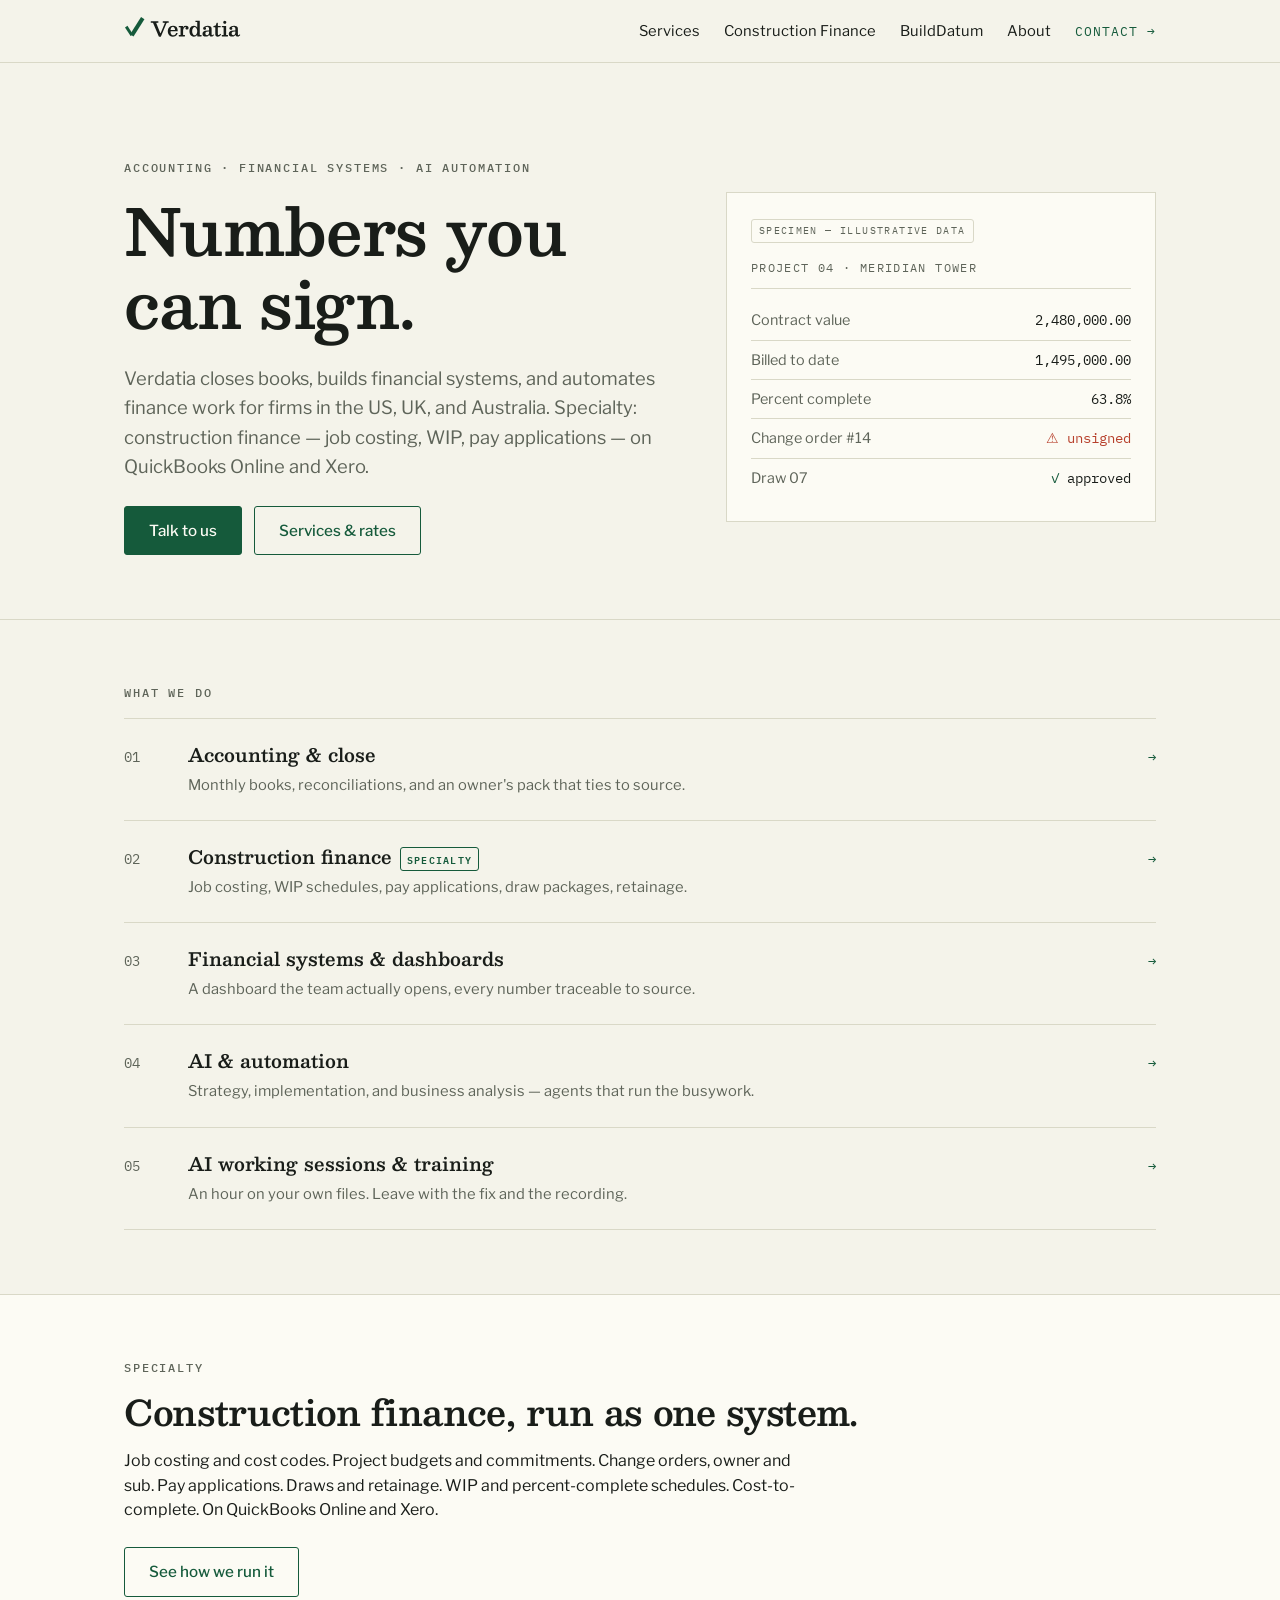
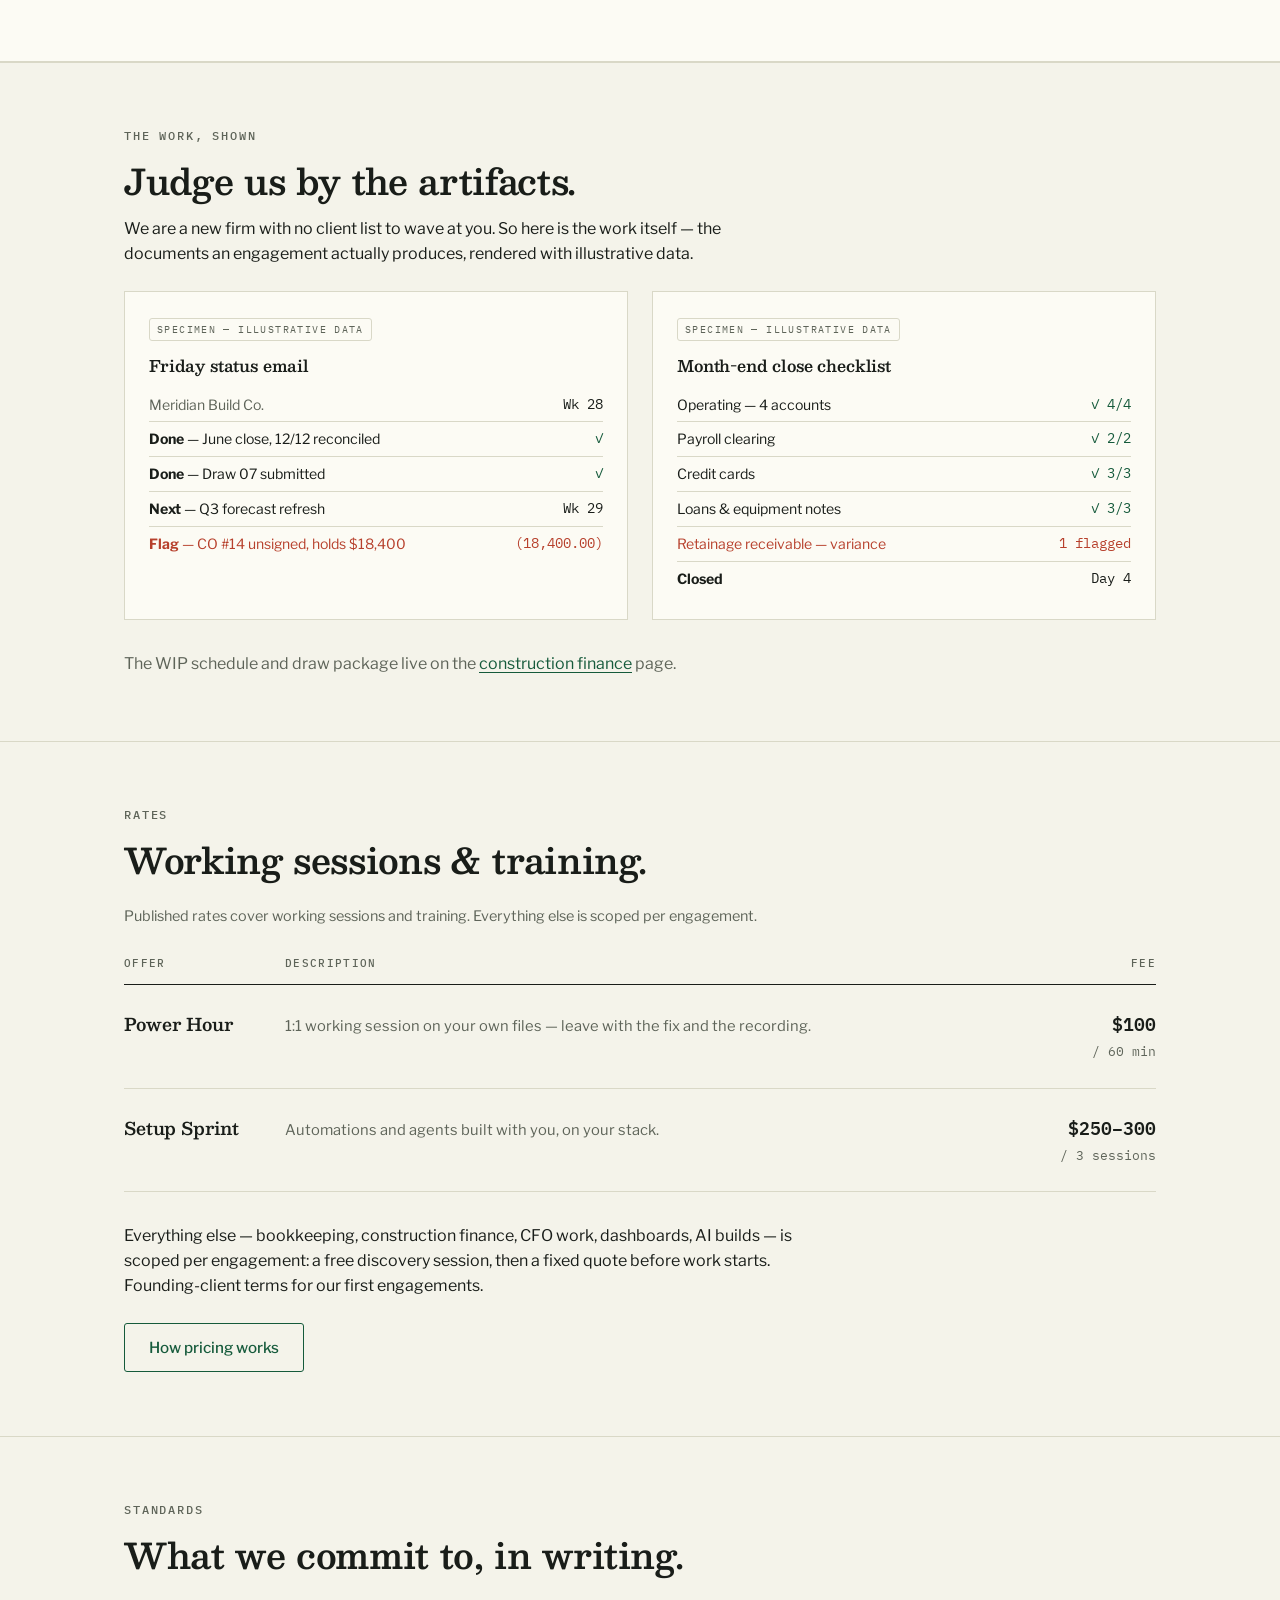
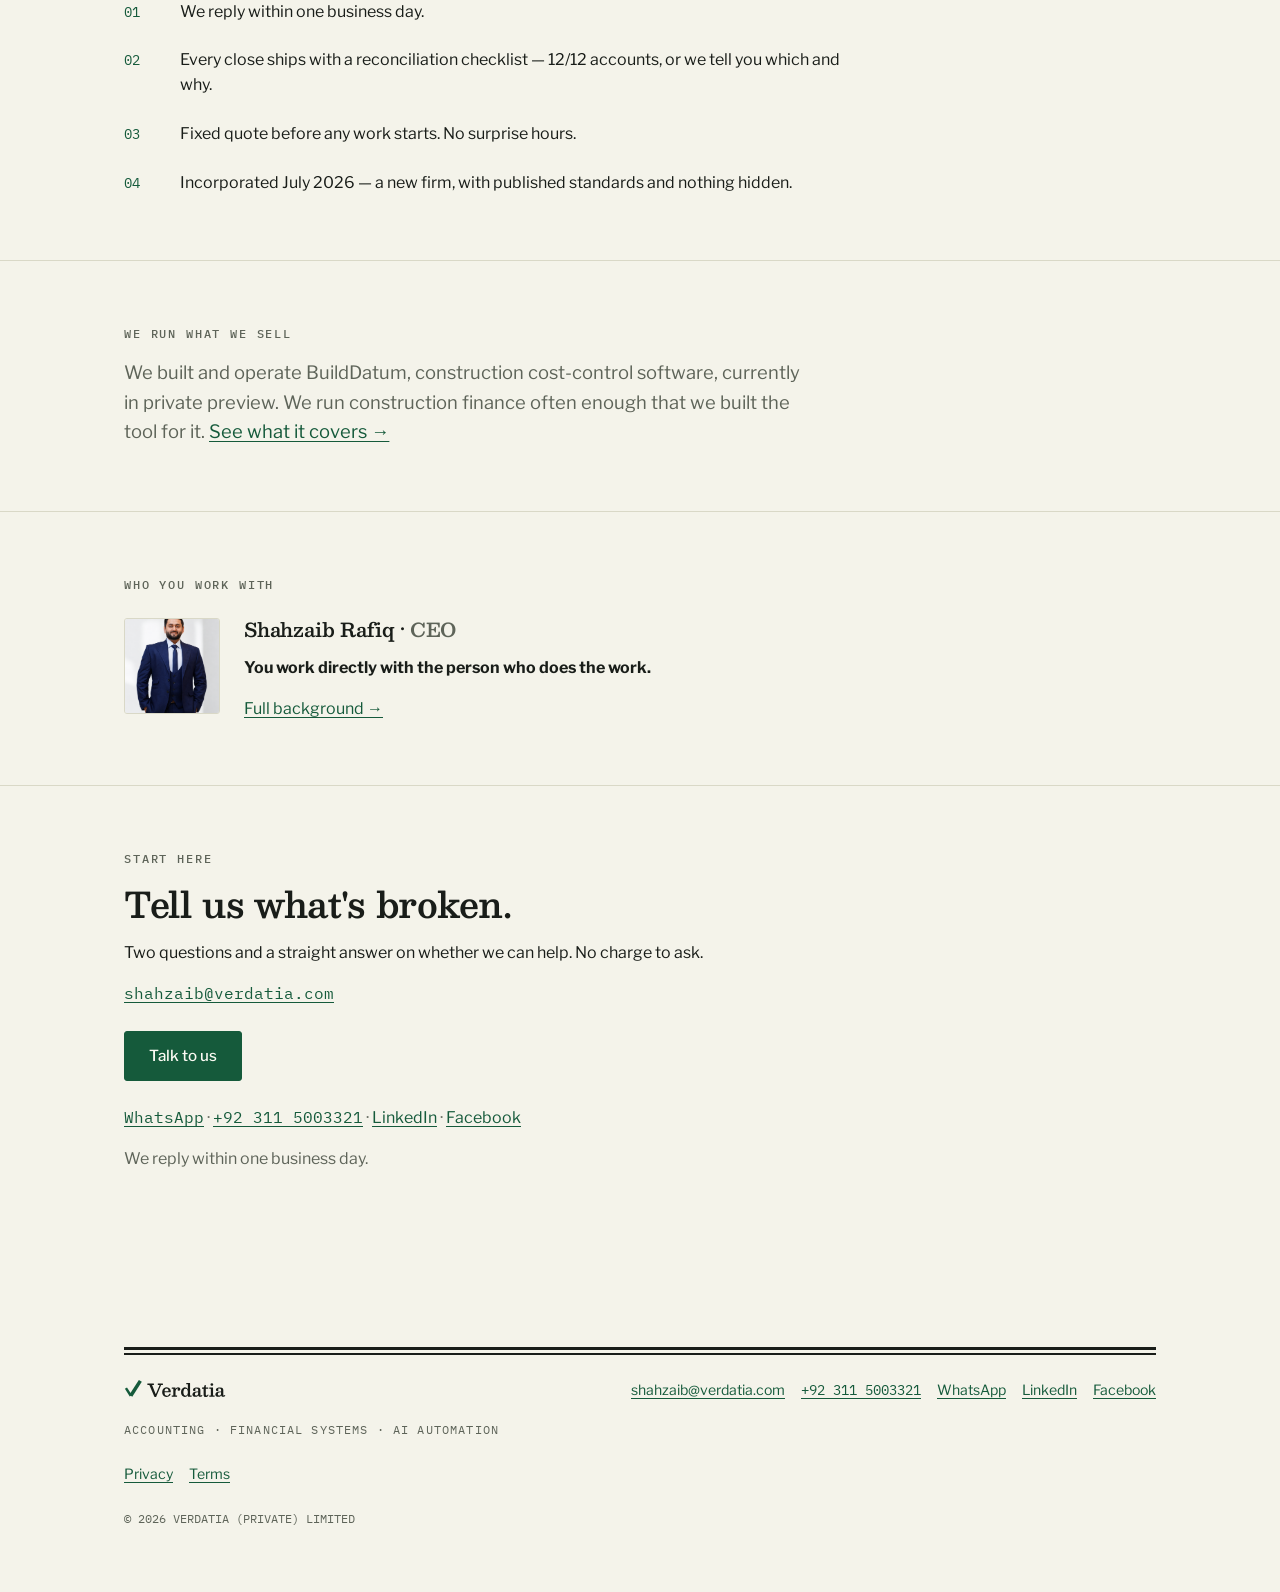
==== index.html @ 6c740738 "Build verdatia.com v1 — nine pages, static, zero JS Hand-built static site per WEBSITE.md. No build " ====
<!DOCTYPE html>
<html lang="en">
<head>
<meta charset="utf-8">
<meta name="viewport" content="width=device-width, initial-scale=1">
<title>Verdatia — accounting, financial systems &amp; AI automation for construction</title>
<meta name="description" content="Verdatia closes books, builds financial systems, and automates finance work for firms in the US, UK, and Australia. Specialty: construction finance — job costing, WIP, pay applications — on QuickBooks Online and Xero.">
<link rel="canonical" href="https://verdatia.com/">

<meta property="og:type" content="website">
<meta property="og:url" content="https://verdatia.com/">
<meta property="og:title" content="Verdatia — Numbers you can sign.">
<meta property="og:description" content="Accounting, financial systems, and AI automation. Specialty: construction finance.">
<meta property="og:image" content="https://verdatia.com/assets/og/og-image-1200x630.png">
<meta name="twitter:card" content="summary_large_image">

<link rel="icon" href="/favicon.svg" type="image/svg+xml">
<link rel="icon" href="/assets/og/favicon-32.png" sizes="32x32">
<link rel="apple-touch-icon" href="/assets/og/apple-touch-icon-180.png">

<link rel="preconnect" href="https://fonts.googleapis.com">
<link rel="preconnect" href="https://fonts.gstatic.com" crossorigin>
<link href="https://fonts.googleapis.com/css2?family=Besley:wght@400..900&family=Libre+Franklin:wght@100..900&family=IBM+Plex+Mono:wght@400;500;600&display=swap" rel="stylesheet">
<link rel="stylesheet" href="/assets/css/site.css">

<script type="application/ld+json">
{
  "@context": "https://schema.org",
  "@type": "Organization",
  "name": "Verdatia",
  "legalName": "VERDATIA (PRIVATE) LIMITED",
  "url": "https://verdatia.com/",
  "logo": "https://verdatia.com/assets/logo/verdatia-lockup.svg",
  "email": "shahzaib@verdatia.com",
  "telephone": "+92-311-5003321",
  "foundingDate": "2026-07",
  "founder": { "@type": "Person", "name": "Shahzaib Rafiq" },
  "address": { "@type": "PostalAddress", "addressCountry": "PK" },
  "sameAs": [
    "https://www.linkedin.com/company/verdatia/",
    "https://www.facebook.com/people/Verdatia/61591775105563/"
  ]
}
</script>
</head>
<body>
<a class="skip" href="#main">Skip to content</a>

<header class="site-header">
  <div class="wrap">
    <nav class="nav" aria-label="Primary">
      <a class="nav-logo" href="/" aria-label="Verdatia — home" aria-current="page">
        <img class="logo-light" src="/assets/logo/verdatia-lockup.svg" alt="Verdatia">
        <img class="logo-dark" src="/assets/logo/verdatia-lockup-dark.svg" alt="Verdatia">
      </a>
      <input class="nav-toggle" type="checkbox" id="navtoggle">
      <label class="nav-toggle-label" for="navtoggle">MENU</label>
      <ul class="nav-links">
        <li><a href="/services/">Services</a></li>
        <li><a href="/construction-finance/">Construction Finance</a></li>
        <li><a href="/builddatum/">BuildDatum</a></li>
        <li><a href="/about/">About</a></li>
        <li><a class="nav-cta" href="/contact/">CONTACT &rarr;</a></li>
      </ul>
    </nav>
  </div>
</header>

<main id="main">

  <!-- 1. Hero -->
  <section class="hero">
    <div class="wrap">
      <div class="hero-grid">
        <div>
          <p class="kicker">Accounting &middot; Financial Systems &middot; AI Automation</p>
          <h1>Numbers you can sign.</h1>
          <p class="lede">Verdatia closes books, builds financial systems, and automates finance work for firms in the US, UK, and Australia. Specialty: construction finance — job costing, WIP, pay applications — on QuickBooks Online and Xero.</p>
          <div class="btn-row">
            <a class="btn btn-primary" href="/contact/">Talk to us</a>
            <a class="btn btn-ghost" href="/services/#rates">Services &amp; rates</a>
          </div>
        </div>

        <aside class="tile" aria-label="Specimen project status — illustrative data">
          <span class="specimen-label">Specimen — illustrative data</span>
          <div class="tile-head">Project <span class="num">04</span> &middot; Meridian Tower</div>
          <div class="tile-row">
            <span class="label">Contract value</span>
            <span class="val">2,480,000.00</span>
          </div>
          <div class="tile-row">
            <span class="label">Billed to date</span>
            <span class="val">1,495,000.00</span>
          </div>
          <div class="tile-row">
            <span class="label">Percent complete</span>
            <span class="val">63.8%</span>
          </div>
          <div class="tile-row">
            <span class="label">Change order #14</span>
            <span class="val flag">&#9888; unsigned</span>
          </div>
          <div class="tile-row">
            <span class="label">Draw 07</span>
            <span class="val"><span class="tick">&#10003;</span> approved</span>
          </div>
        </aside>
      </div>
    </div>
  </section>

  <!-- 2. Services index -->
  <section>
    <div class="wrap">
      <p class="kicker">What we do</p>
      <ul class="ledger">
        <li><a href="/services/#accounting">
          <span class="rownum">01</span>
          <span>
            <span class="name">Accounting &amp; close</span>
            <span class="deliverable">Monthly books, reconciliations, and an owner's pack that ties to source.</span>
          </span>
          <span class="arrow">&rarr;</span>
        </a></li>
        <li><a href="/construction-finance/">
          <span class="rownum">02</span>
          <span>
            <span class="name">Construction finance<span class="spec-tag">SPECIALTY</span></span>
            <span class="deliverable">Job costing, WIP schedules, pay applications, draw packages, retainage.</span>
          </span>
          <span class="arrow">&rarr;</span>
        </a></li>
        <li><a href="/services/#systems">
          <span class="rownum">03</span>
          <span>
            <span class="name">Financial systems &amp; dashboards</span>
            <span class="deliverable">A dashboard the team actually opens, every number traceable to source.</span>
          </span>
          <span class="arrow">&rarr;</span>
        </a></li>
        <li><a href="/services/#automation">
          <span class="rownum">04</span>
          <span>
            <span class="name">AI &amp; automation</span>
            <span class="deliverable">Strategy, implementation, and business analysis — agents that run the busywork.</span>
          </span>
          <span class="arrow">&rarr;</span>
        </a></li>
        <li><a href="/services/#rates">
          <span class="rownum">05</span>
          <span>
            <span class="name">AI working sessions &amp; training</span>
            <span class="deliverable">An hour on your own files. Leave with the fix and the recording.</span>
          </span>
          <span class="arrow">&rarr;</span>
        </a></li>
      </ul>
    </div>
  </section>

  <!-- 3. Flagship band -->
  <section class="band">
    <div class="wrap">
      <p class="kicker">Specialty</p>
      <h2>Construction finance, run as one system.</h2>
      <p class="mt-4">Job costing and cost codes. Project budgets and commitments. Change orders, owner and sub. Pay applications. Draws and retainage. WIP and percent-complete schedules. Cost-to-complete. On QuickBooks Online and Xero.</p>
      <div class="btn-row">
        <a class="btn btn-ghost" href="/construction-finance/">See how we run it</a>
      </div>
    </div>
  </section>

  <!-- 4. The work, shown -->
  <section>
    <div class="wrap">
      <p class="kicker">The work, shown</p>
      <h2>Judge us by the artifacts.</h2>
      <p class="mt-4">We are a new firm with no client list to wave at you. So here is the work itself — the documents an engagement actually produces, rendered with illustrative data.</p>

      <div class="specimen-grid">

        <article class="specimen">
          <span class="specimen-label">Specimen — illustrative data</span>
          <h4>Friday status email</h4>
          <div class="line"><span class="muted">Meridian Build Co.</span><span class="v">Wk 28</span></div>
          <div class="line"><span><strong>Done</strong> — June close, 12/12 reconciled</span><span class="v tick">&#10003;</span></div>
          <div class="line"><span><strong>Done</strong> — Draw 07 submitted</span><span class="v tick">&#10003;</span></div>
          <div class="line"><span><strong>Next</strong> — Q3 forecast refresh</span><span class="v">Wk 29</span></div>
          <div class="line"><span class="flag"><strong>Flag</strong> — CO #14 unsigned, holds $18,400</span><span class="v neg">(18,400.00)</span></div>
        </article>

        <article class="specimen">
          <span class="specimen-label">Specimen — illustrative data</span>
          <h4>Month-end close checklist</h4>
          <div class="line"><span>Operating &mdash; 4 accounts</span><span class="v tick">&#10003; 4/4</span></div>
          <div class="line"><span>Payroll clearing</span><span class="v tick">&#10003; 2/2</span></div>
          <div class="line"><span>Credit cards</span><span class="v tick">&#10003; 3/3</span></div>
          <div class="line"><span>Loans &amp; equipment notes</span><span class="v tick">&#10003; 3/3</span></div>
          <div class="line"><span class="flag">Retainage receivable &mdash; variance</span><span class="v flag">1 flagged</span></div>
          <div class="line"><span><strong>Closed</strong></span><span class="v">Day 4</span></div>
        </article>

      </div>

      <p class="mt-6 muted">The WIP schedule and draw package live on the <a href="/construction-finance/#artifacts">construction finance</a> page.</p>
    </div>
  </section>

  <!-- 5. Fee schedule -->
  <section>
    <div class="wrap">
      <p class="kicker">Rates</p>
      <h2>Working sessions &amp; training.</h2>

      <table class="fees">
        <caption>Published rates cover working sessions and training. Everything else is scoped per engagement.</caption>
        <thead>
          <tr>
            <th scope="col">Offer</th>
            <th scope="col">Description</th>
            <th scope="col" class="r">Fee</th>
          </tr>
        </thead>
        <tbody>
          <tr>
            <td class="offer">Power Hour</td>
            <td class="desc">1:1 working session on your own files — leave with the fix and the recording.</td>
            <td class="r"><span class="price num">$100</span><br><span class="unit">/ 60 min</span></td>
          </tr>
          <tr>
            <td class="offer">Setup Sprint</td>
            <td class="desc">Automations and agents built with you, on your stack.</td>
            <td class="r"><span class="price num">$250&ndash;300</span><br><span class="unit">/ 3 sessions</span></td>
          </tr>
        </tbody>
      </table>

      <p class="mt-6">Everything else — bookkeeping, construction finance, CFO work, dashboards, AI builds — is scoped per engagement: a free discovery session, then a fixed quote before work starts. Founding-client terms for our first engagements.</p>
      <div class="btn-row">
        <a class="btn btn-ghost" href="/services/#rates">How pricing works</a>
      </div>
    </div>
  </section>

  <!-- 6. Standards -->
  <section>
    <div class="wrap">
      <p class="kicker">Standards</p>
      <h2>What we commit to, in writing.</h2>
      <ol class="standards">
        <li><p>We reply within one business day.</p></li>
        <li><p>Every close ships with a reconciliation checklist — 12/12 accounts, or we tell you which and why.</p></li>
        <li><p>Fixed quote before any work starts. No surprise hours.</p></li>
        <li><p>Incorporated July 2026 — a new firm, with published standards and nothing hidden.</p></li>
      </ol>
    </div>
  </section>

  <!-- 7. We run what we sell -->
  <section>
    <div class="wrap">
      <p class="kicker">We run what we sell</p>
      <p class="lede">We built and operate BuildDatum, construction cost-control software, currently in private preview. We run construction finance often enough that we built the tool for it. <a href="/builddatum/#covers">See what it covers &rarr;</a></p>
    </div>
  </section>

  <!-- 8. Founder card -->
  <section>
    <div class="wrap">
      <p class="kicker">Who you work with</p>
      <div class="founder">
        <img src="/assets/og/founder.png" alt="Shahzaib Rafiq">
        <div>
          <h3>Shahzaib Rafiq &middot; <span class="muted">CEO</span></h3>
          <p class="mt-4"><strong>You work directly with the person who does the work.</strong></p>
          <p class="mt-4"><a href="/about/#founder">Full background &rarr;</a></p>
        </div>
      </div>
    </div>
  </section>

  <!-- 9. Contact block -->
  <section>
    <div class="wrap">
      <p class="kicker">Start here</p>
      <h2>Tell us what's broken.</h2>
      <p class="mt-4">Two questions and a straight answer on whether we can help. No charge to ask.</p>
      <p class="mt-4"><a class="num" href="mailto:shahzaib@verdatia.com?subject=Working%20with%20Verdatia">shahzaib@verdatia.com</a></p>
      <div class="btn-row">
        <a class="btn btn-primary" href="/contact/">Talk to us</a>
      </div>
      <p class="mt-5 muted">
        <a class="num" href="https://wa.me/923115003321">WhatsApp</a> &middot;
        <a class="num" href="tel:+923115003321">+92 311 5003321</a> &middot;
        <a href="https://www.linkedin.com/company/verdatia/">LinkedIn</a> &middot;
        <a href="https://www.facebook.com/people/Verdatia/61591775105563/">Facebook</a>
      </p>
      <p class="mt-4 muted">We reply within one business day.</p>
    </div>
  </section>

</main>

<footer class="site-footer">
  <div class="wrap">
    <hr class="ruleoff">
    <div class="footer-grid">
      <div>
        <img class="logo-light" src="/assets/logo/verdatia-lockup.svg" alt="Verdatia">
        <img class="logo-dark" src="/assets/logo/verdatia-lockup-dark.svg" alt="Verdatia">
        <p class="footer-line mt-4">Accounting &middot; Financial Systems &middot; AI Automation</p>
      </div>
      <ul class="footer-links">
        <li><a href="mailto:shahzaib@verdatia.com">shahzaib@verdatia.com</a></li>
        <li><a class="num" href="tel:+923115003321">+92 311 5003321</a></li>
        <li><a href="https://wa.me/923115003321">WhatsApp</a></li>
        <li><a href="https://www.linkedin.com/company/verdatia/">LinkedIn</a></li>
        <li><a href="https://www.facebook.com/people/Verdatia/61591775105563/">Facebook</a></li>
      </ul>
      <ul class="footer-links">
        <li><a href="/privacy/">Privacy</a></li>
        <li><a href="/terms/">Terms</a></li>
      </ul>
    </div>
    <p class="footer-legal">&copy; 2026 VERDATIA (PRIVATE) LIMITED</p>
  </div>
</footer>

</body>
</html>
---- assets/css/site.css ----
/* ============================================================
   Verdatia — site.css
   Web layer over DESIGN.md. Tokens lifted from brand-board.html.
   Hard rules: numerals always IBM Plex Mono · red only for findings
   1px rules never shadows · the rule-off closes every page.
   ============================================================ */

/* ---- Tokens: light ("ledger in daylight") ---- */
:root {
  --bg: #F4F3EA;
  --surface: #FCFBF4;
  --ink: #191D19;
  --muted: #5E6459;
  --rule: #D9D8C7;
  --accent: #155A3B;
  --accent-ink: #FCFBF4;
  --flag: #B7402C;
  --tick: #155A3B;

  --display: 'Besley', Georgia, serif;
  --body: 'Libre Franklin', -apple-system, BlinkMacSystemFont, 'Segoe UI', sans-serif;
  --mono: 'IBM Plex Mono', ui-monospace, 'SF Mono', Menlo, monospace;

  --content: 1080px;
  --prose: 680px;

  --s1: 4px;  --s2: 8px;  --s3: 12px; --s4: 16px;
  --s5: 24px; --s6: 32px; --s7: 48px; --s8: 64px; --s9: 96px;
}

/* ---- Tokens: dark ("desk at night") — negative of the ledger ---- */
@media (prefers-color-scheme: dark) {
  :root {
    --bg: #111512;
    --surface: #181D19;
    --ink: #ECEDE2;
    --muted: #98A093;
    --rule: #2A312B;
    --accent: #55B98B;
    --accent-ink: #111512;
    --flag: #DE6B52;
    --tick: #55B98B;
  }
}

/* ---- Reset ---- */
*, *::before, *::after { margin: 0; padding: 0; box-sizing: border-box; }

html { -webkit-text-size-adjust: 100%; scroll-behavior: smooth; }
@media (prefers-reduced-motion: reduce) {
  html { scroll-behavior: auto; }
  *, *::before, *::after { transition: none !important; animation: none !important; }
}

body {
  background: var(--bg);
  color: var(--ink);
  font-family: var(--body);
  font-size: 16px;
  line-height: 1.55;
  -webkit-font-smoothing: antialiased;
  text-rendering: optimizeLegibility;
}

img, svg { max-width: 100%; height: auto; display: block; }

/* ============================================================
   Numerals — IBM Plex Mono, always. No digits in the text faces.
   ============================================================ */
.num, .mono, time, td.num, .price, .folio, .rownum {
  font-family: var(--mono);
  font-variant-numeric: tabular-nums;
  font-feature-settings: "tnum" 1;
}

/* Negative amounts: red, in parentheses. Never decoration. */
.neg { color: var(--flag); font-family: var(--mono); }

/* ============================================================
   Layout — document grid
   ============================================================ */
.wrap { width: 100%; max-width: var(--content); margin-inline: auto; padding-inline: var(--s5); }
.prose { max-width: var(--prose); }

section { padding-block: var(--s8); }
section + section { border-top: 1px solid var(--rule); }

/* Anchor landings must clear the sticky header (~63px desktop / ~67px mobile).
   Without this the target's heading lands underneath it — section padding
   cancels the overlap on desktop by coincidence, but not at mobile's smaller
   padding. Set explicitly rather than relying on that accident. */
section[id], .ledger .row[id] { scroll-margin-top: 72px; }

@media (max-width: 720px) {
  section { padding-block: var(--s7); }
}

/* ============================================================
   Type scale
   ============================================================ */
h1, h2, h3, h4 { font-family: var(--display); font-weight: 600; line-height: 1.15; letter-spacing: -0.01em; }

h1 { font-size: clamp(2.4rem, 6vw, 4rem); }
h2 { font-size: clamp(1.6rem, 3.2vw, 2.2rem); }
h3 { font-size: 1.2rem; }

p { max-width: var(--prose); }
p + p { margin-top: var(--s4); }

.lede { font-size: 1.15rem; color: var(--muted); line-height: 1.6; }

/* Kicker — mono, letterspaced, the section's folio marker */
.kicker {
  font-family: var(--mono);
  font-size: 0.72rem;
  font-weight: 500;
  letter-spacing: 0.16em;
  text-transform: uppercase;
  color: var(--muted);
  margin-bottom: var(--s4);
}

/* ============================================================
   The rule-off — 3px + 1.5px double rule. The brand full stop.
   ============================================================ */
.ruleoff { border: 0; margin-top: var(--s8); }
.ruleoff::before,
.ruleoff::after { content: ""; display: block; background: var(--ink); }
.ruleoff::before { height: 3px; }
.ruleoff::after { height: 1.5px; margin-top: 3px; }

/* ============================================================
   Links & buttons — green is the only accent voice
   ============================================================ */
a { color: var(--accent); text-decoration-thickness: 1px; text-underline-offset: 3px; }
a:hover { text-decoration-thickness: 2px; }

:focus-visible { outline: 2px solid var(--accent); outline-offset: 3px; border-radius: 2px; }

.btn {
  display: inline-block;
  font-family: var(--body);
  font-weight: 500;
  font-size: 0.95rem;
  padding: var(--s3) var(--s5);
  border-radius: 3px;
  border: 1.5px solid var(--accent);
  text-decoration: none;
  transition: background-color 160ms ease, color 160ms ease, border-color 160ms ease;
}
.btn-primary { background: var(--accent); color: var(--accent-ink); }
.btn-primary:hover { background: transparent; color: var(--accent); }
.btn-ghost { background: transparent; color: var(--accent); }
.btn-ghost:hover { background: var(--accent); color: var(--accent-ink); }

.btn-row { display: flex; flex-wrap: wrap; gap: var(--s3); margin-top: var(--s5); }

/* ============================================================
   Header / nav — CSS-only mobile disclosure, zero JS
   ============================================================ */
.site-header { border-bottom: 1px solid var(--rule); position: sticky; top: 0; background: var(--bg); z-index: 10; }
.nav { display: flex; align-items: center; justify-content: space-between; gap: var(--s5); padding-block: var(--s4); }
.nav-logo img { height: 30px; width: auto; }

.nav-links { display: flex; align-items: center; gap: var(--s5); list-style: none; }
.nav-links a {
  color: var(--ink); text-decoration: none; font-size: 0.92rem;
  /* transparent rule reserves the space so the current state can't shift layout */
  border-bottom: 1.5px solid transparent; padding-bottom: 3px;
  transition: color 160ms ease, border-color 160ms ease;
}
.nav-links a:hover { color: var(--accent); }
/* Current page = green PLUS the rule. Colour alone can't carry this: the CONTACT
   CTA is green at rest, so on /contact/ a colour-only state is invisible. The rule
   is the brand's own mark of "this one" — and it works for every item, CTA included. */
.nav-links a[aria-current="page"] { color: var(--accent); border-bottom-color: var(--accent); }
.nav-cta { font-family: var(--mono) !important; font-size: 0.8rem !important; letter-spacing: 0.08em; color: var(--accent) !important; }

.nav-toggle, .nav-toggle-label { display: none; }

/* Desktop nav measures 694px with the lockup; collapse only below 760px
   so tablets and narrow panes keep the full nav. */
@media (max-width: 760px) {
  .nav { flex-wrap: wrap; }
  .nav-toggle-label {
    display: block; cursor: pointer; font-family: var(--mono);
    font-size: 0.75rem; letter-spacing: 0.1em; color: var(--muted);
    border: 1.5px solid var(--rule); border-radius: 3px; padding: 6px 12px;
  }
  .nav-links {
    display: none; flex-basis: 100%; flex-direction: column;
    align-items: flex-start; gap: var(--s3); padding-block: var(--s4);
    border-top: 1px solid var(--rule); margin-top: var(--s4);
  }
  .nav-toggle:checked ~ .nav-links { display: flex; }
}

/* ============================================================
   Hero
   ============================================================ */
.hero { padding-block: var(--s9) var(--s8); }
.hero-grid { display: grid; grid-template-columns: 1.25fr 1fr; gap: var(--s8); align-items: center; }
.hero h1 { margin-bottom: var(--s5); }

@media (max-width: 860px) {
  .hero { padding-block: var(--s7); }
  .hero-grid { grid-template-columns: 1fr; gap: var(--s7); }
}

/* ============================================================
   Cards & tiles — radius 0, 1px rules, never shadows
   ============================================================ */
.tile {
  background: var(--surface);
  border: 1px solid var(--rule);
  border-radius: 0;
  padding: var(--s5);
}
.tile-head {
  font-family: var(--mono); font-size: 0.72rem; letter-spacing: 0.12em;
  text-transform: uppercase; color: var(--muted);
  padding-bottom: var(--s3); margin-bottom: var(--s3);
  border-bottom: 1px solid var(--rule);
}
.tile-row { display: flex; justify-content: space-between; align-items: baseline; gap: var(--s4); padding-block: var(--s2); }
.tile-row + .tile-row { border-top: 1px solid var(--rule); }
.tile-row .label { color: var(--muted); font-size: 0.9rem; }
.tile-row .val { font-family: var(--mono); font-size: 0.9rem; font-variant-numeric: tabular-nums; }
.tick { color: var(--tick); }
.flag { color: var(--flag); }

/* ============================================================
   Ledger index — mono row numbers, no icons
   ============================================================ */
.ledger { list-style: none; border-top: 1px solid var(--rule); }
.ledger li { border-bottom: 1px solid var(--rule); }
.ledger a, .ledger .row {
  display: grid; grid-template-columns: 48px 1fr auto; gap: var(--s4);
  align-items: baseline; padding-block: var(--s5);
  text-decoration: none; color: var(--ink);
  transition: background-color 160ms ease;
}
.ledger a:hover { background: var(--surface); }
.ledger .rownum { color: var(--muted); font-size: 0.85rem; }
.ledger .name { display: block; font-family: var(--display); font-size: 1.15rem; font-weight: 600; line-height: 1.25; }
.ledger .deliverable { display: block; color: var(--muted); font-size: 0.92rem; margin-top: var(--s2); max-width: 62ch; line-height: 1.5; }
.ledger .arrow { font-family: var(--mono); color: var(--accent); font-size: 0.85rem; }
.ledger .spec-tag {
  font-family: var(--mono); font-size: 0.65rem; letter-spacing: 0.12em;
  color: var(--accent); border: 1px solid var(--accent);
  border-radius: 3px; padding: 2px 6px; margin-left: var(--s2);
  white-space: nowrap;
}
@media (max-width: 720px) {
  .ledger a, .ledger .row { grid-template-columns: 32px 1fr; }
  .ledger .arrow { display: none; }
}

/* ============================================================
   Flagship band — full-width ruled strip
   ============================================================ */
.band { background: var(--surface); border-block: 1px solid var(--rule); }

/* ============================================================
   Fee schedule — lawyer's register. Mono numerals, right-aligned.
   Never SaaS pricing cards.
   ============================================================ */
.fees { width: 100%; border-collapse: collapse; margin-top: var(--s5); }
.fees caption {
  text-align: left; color: var(--muted); font-size: 0.9rem;
  padding-bottom: var(--s4); max-width: var(--prose);
}
.fees th {
  text-align: left; font-family: var(--mono); font-weight: 500;
  font-size: 0.7rem; letter-spacing: 0.12em; text-transform: uppercase;
  color: var(--muted); padding-block: var(--s3);
  border-bottom: 1.5px solid var(--ink);
}
.fees th.r, .fees td.r { text-align: right; }
.fees td { padding-block: var(--s5); border-bottom: 1px solid var(--rule); vertical-align: baseline; }
.fees .offer { font-family: var(--display); font-size: 1.1rem; font-weight: 600; }
.fees .price { font-size: 1.15rem; font-weight: 600; white-space: nowrap; }
.fees .unit { color: var(--muted); font-size: 0.8rem; font-family: var(--mono); }
.fees .desc { color: var(--muted); font-size: 0.92rem; }

@media (max-width: 720px) {
  .fees thead { display: none; }
  .fees tr { display: block; border-bottom: 1px solid var(--rule); padding-block: var(--s4); }
  .fees td { display: block; border: 0; padding-block: var(--s1); }
  .fees td.r { text-align: left; }
}

/* ============================================================
   Standards — numbered commitments
   ============================================================ */
.standards { list-style: none; counter-reset: std; display: grid; gap: var(--s5); margin-top: var(--s5); }
.standards li {
  counter-increment: std;
  display: grid; grid-template-columns: 40px 1fr; gap: var(--s4);
  align-items: baseline;
}
.standards li::before {
  content: counter(std, decimal-leading-zero);
  font-family: var(--mono); font-size: 0.85rem; color: var(--accent);
}
.standards p { max-width: 60ch; }

/* ============================================================
   Specimen artifacts — labelled, obviously illustrative
   ============================================================ */
.specimen { background: var(--surface); border: 1px solid var(--rule); padding: var(--s5); }
.specimen-label {
  font-family: var(--mono); font-size: 0.62rem; letter-spacing: 0.14em;
  text-transform: uppercase; color: var(--muted);
  border: 1px solid var(--rule); border-radius: 3px;
  padding: 3px 7px; display: inline-block; margin-bottom: var(--s4);
}
.specimen-grid { display: grid; grid-template-columns: repeat(auto-fit, minmax(300px, 1fr)); gap: var(--s5); margin-top: var(--s5); }
.specimen h4 { font-size: 1rem; margin-bottom: var(--s3); }
.specimen .line { display: flex; justify-content: space-between; gap: var(--s4); padding-block: 6px; font-size: 0.88rem; }
.specimen .line + .line { border-top: 1px solid var(--rule); }
.specimen .line .v { font-family: var(--mono); font-variant-numeric: tabular-nums; }

/* ============================================================
   Founder card
   ============================================================ */
.founder { display: grid; grid-template-columns: 96px 1fr; gap: var(--s5); align-items: start; margin-top: var(--s5); }
.founder img { width: 96px; height: 96px; object-fit: cover; border: 1px solid var(--rule); border-radius: 3px; }
@media (max-width: 560px) { .founder { grid-template-columns: 1fr; } }

/* ============================================================
   Footer
   ============================================================ */
.site-footer { padding-block: var(--s7) var(--s8); }
.footer-grid { display: flex; flex-wrap: wrap; justify-content: space-between; gap: var(--s5); margin-top: var(--s5); }
.site-footer img { height: 26px; width: auto; }
.footer-line { font-family: var(--mono); font-size: 0.72rem; letter-spacing: 0.1em; text-transform: uppercase; color: var(--muted); }
.footer-links { display: flex; flex-wrap: wrap; gap: var(--s4); list-style: none; font-size: 0.88rem; }
.footer-legal { color: var(--muted); font-size: 0.78rem; margin-top: var(--s5); font-family: var(--mono); }

/* ============================================================
   Form — native HTML POST to Formspree. No JS.
   ============================================================ */
.form { max-width: var(--prose); margin-top: var(--s5); }
.field { margin-bottom: var(--s5); }
.field label {
  display: block; font-family: var(--mono); font-size: 0.7rem;
  letter-spacing: 0.12em; text-transform: uppercase; color: var(--muted);
  margin-bottom: var(--s2);
}
.field input, .field textarea {
  width: 100%; font-family: var(--body); font-size: 1rem; color: var(--ink);
  background: var(--surface); border: 1px solid var(--rule); border-radius: 3px;
  padding: var(--s3) var(--s4);
  transition: border-color 160ms ease;
}
.field input:focus, .field textarea:focus { border-color: var(--accent); outline: none; }
.field textarea { min-height: 140px; resize: vertical; }
/* honeypot — hidden from humans, catches bots */
.gotcha { position: absolute; left: -9999px; width: 1px; height: 1px; overflow: hidden; }

.faq { margin-top: var(--s5); border-top: 1px solid var(--rule); }
.faq details { border-bottom: 1px solid var(--rule); }
.faq summary {
  cursor: pointer; padding-block: var(--s4); font-family: var(--display);
  font-size: 1.05rem; font-weight: 600; list-style: none;
  display: flex; justify-content: space-between; align-items: center; gap: var(--s4);
}
.faq summary::-webkit-details-marker { display: none; }
.faq summary::after { content: "+"; font-family: var(--mono); color: var(--accent); font-size: 1.1rem; }
.faq details[open] summary::after { content: "\2212"; }
.faq details > p { padding-bottom: var(--s5); color: var(--muted); }

.channels { display: grid; grid-template-columns: repeat(auto-fit, minmax(220px, 1fr)); gap: var(--s4); margin-top: var(--s5); }
.channel { border: 1px solid var(--rule); background: var(--surface); padding: var(--s4); border-radius: 0; }
.channel .ch-label {
  font-family: var(--mono); font-size: 0.65rem; letter-spacing: 0.12em;
  text-transform: uppercase; color: var(--muted); display: block; margin-bottom: var(--s2);
}

/* ============================================================
   Utilities
   ============================================================ */
.skip {
  position: absolute; left: -9999px;
  background: var(--accent); color: var(--accent-ink);
  padding: var(--s3) var(--s4); border-radius: 3px; z-index: 100;
}
.skip:focus { left: var(--s4); top: var(--s4); }
.muted { color: var(--muted); }
.mt-4 { margin-top: var(--s4); } .mt-5 { margin-top: var(--s5); } .mt-6 { margin-top: var(--s6); }
.logo-dark { display: none; }
@media (prefers-color-scheme: dark) {
  .logo-light { display: none; }
  .logo-dark { display: block; }
}

/* ============================================================
   Print — /services/ and /construction-finance/ print as working papers
   ============================================================ */
@media print {
  :root { --bg: #fff; --surface: #fff; --ink: #000; --muted: #444; --rule: #bbb; --accent: #155A3B; }
  .site-header, .nav, .btn-row, .skip { display: none !important; }
  body { font-size: 11pt; }
  section { padding-block: 18pt; break-inside: avoid; }
  a { text-decoration: none; color: #000; }
  a[href^="http"]::after { content: " (" attr(href) ")"; font-family: var(--mono); font-size: 8pt; color: #555; }
  .tile, .specimen, .band { background: #fff; }
}
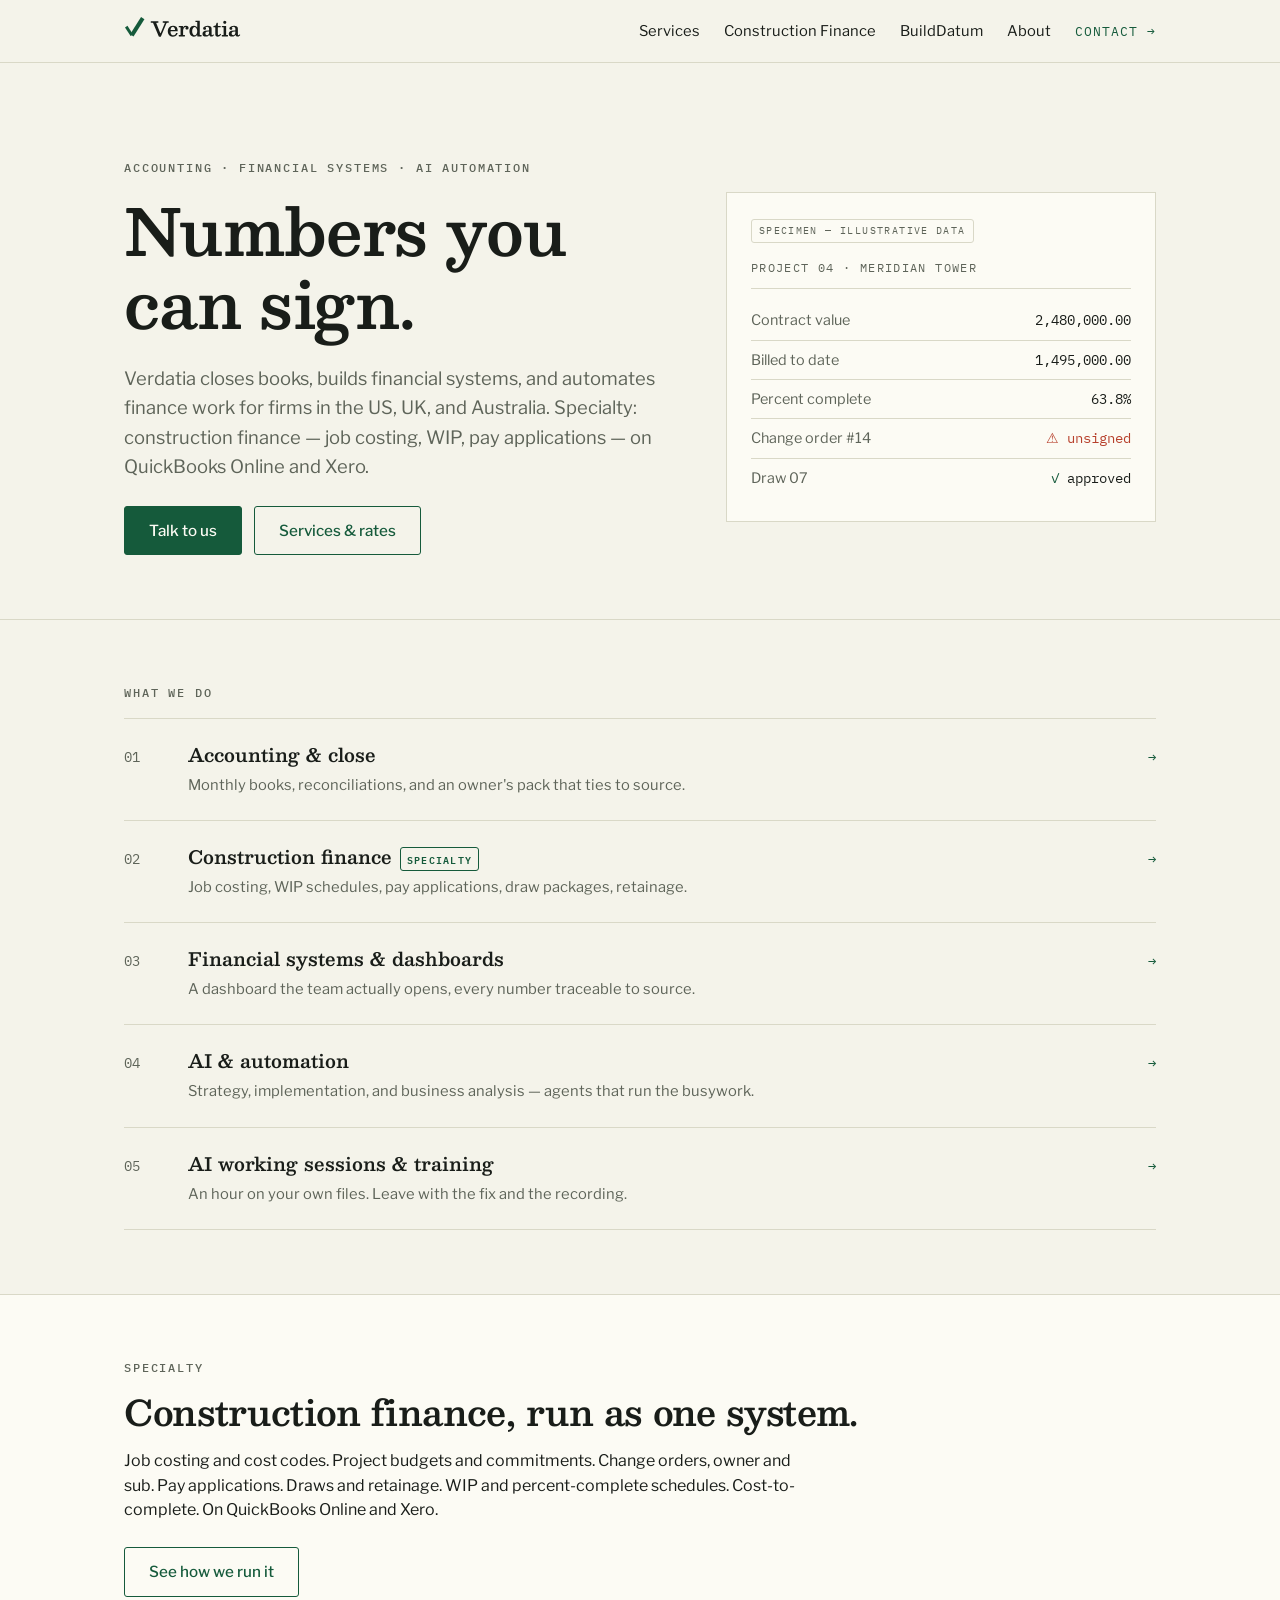
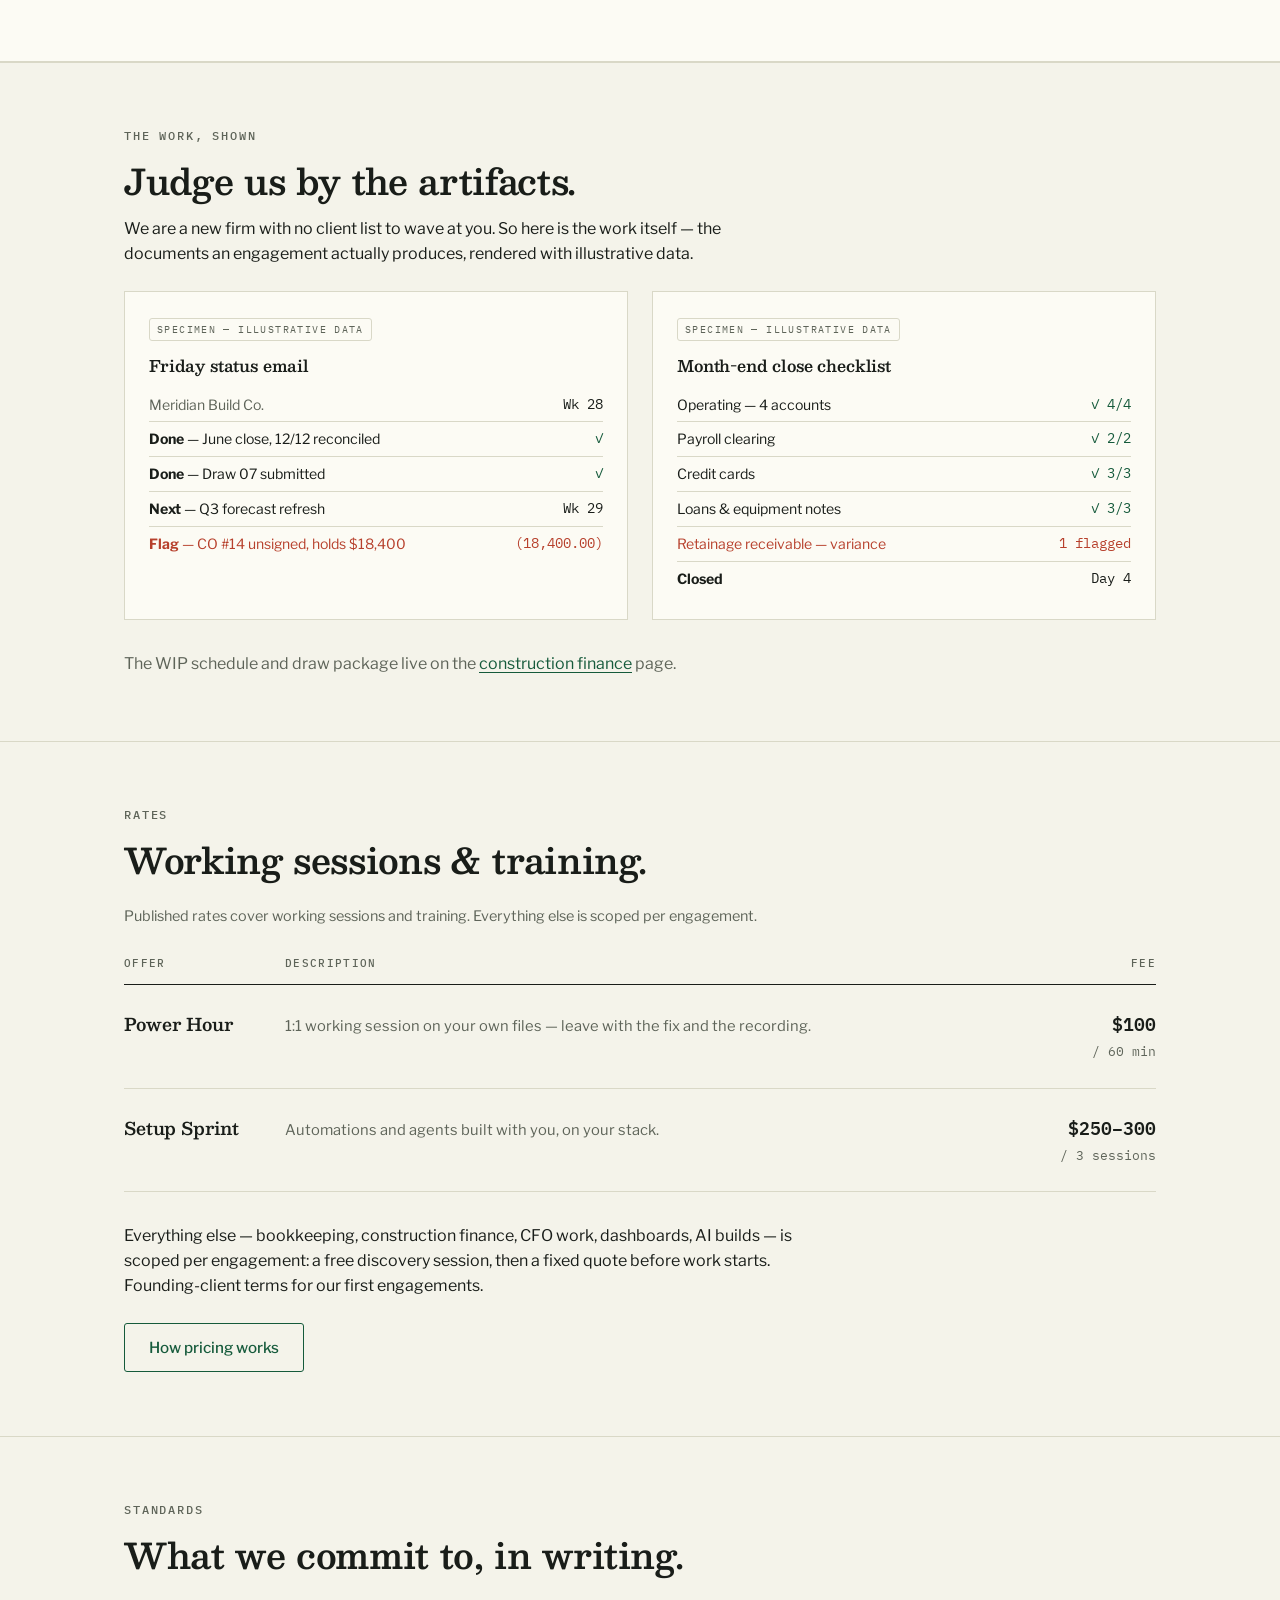
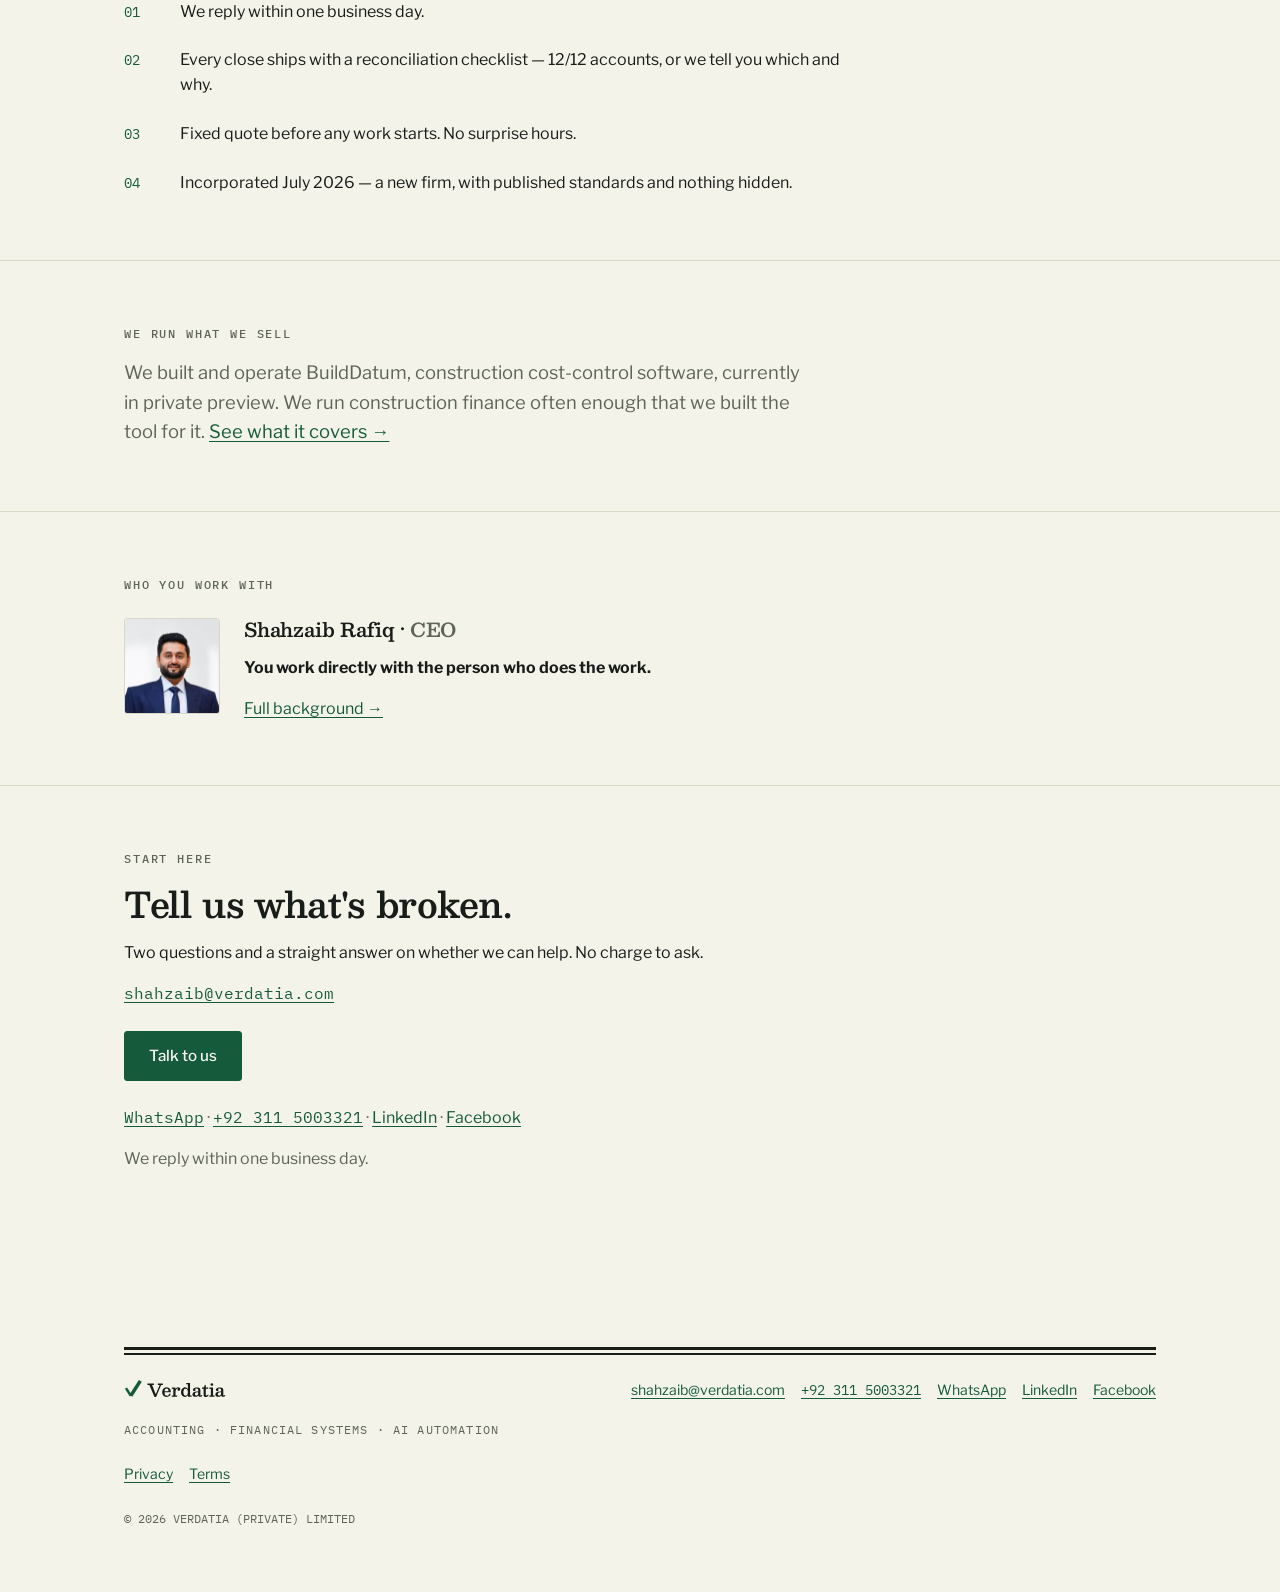
==== commit 456434e9: "Fix founder photo: 1.95 MB -> 6.4 KB, and crop it to an actual headshot founder.png was 1086x1448 an" ====
--- a/index.html
+++ b/index.html
@@ -270,7 +270,7 @@
     <div class="wrap">
       <p class="kicker">Who you work with</p>
       <div class="founder">
-        <img src="/assets/og/founder.png" alt="Shahzaib Rafiq">
+        <img src="/assets/og/founder.jpg" alt="Shahzaib Rafiq">
         <div>
           <h3>Shahzaib Rafiq &middot; <span class="muted">CEO</span></h3>
           <p class="mt-4"><strong>You work directly with the person who does the work.</strong></p>
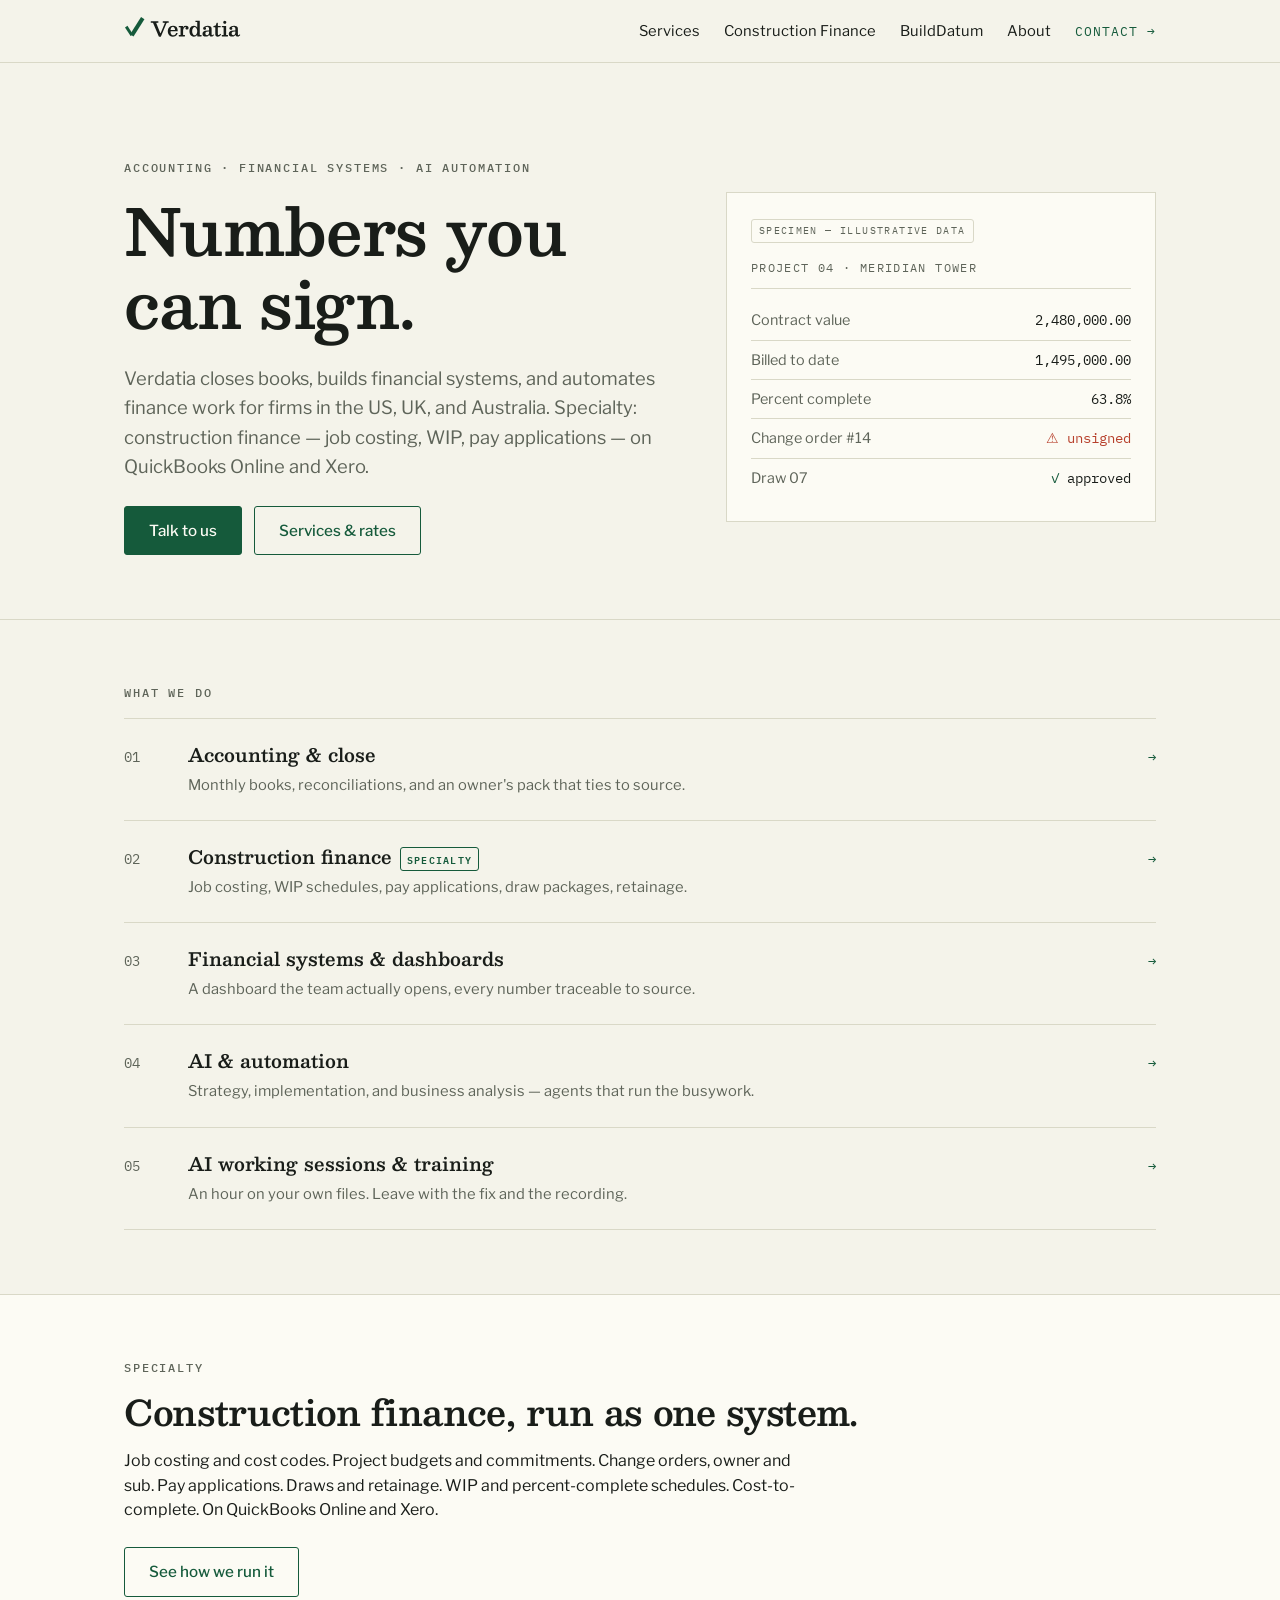
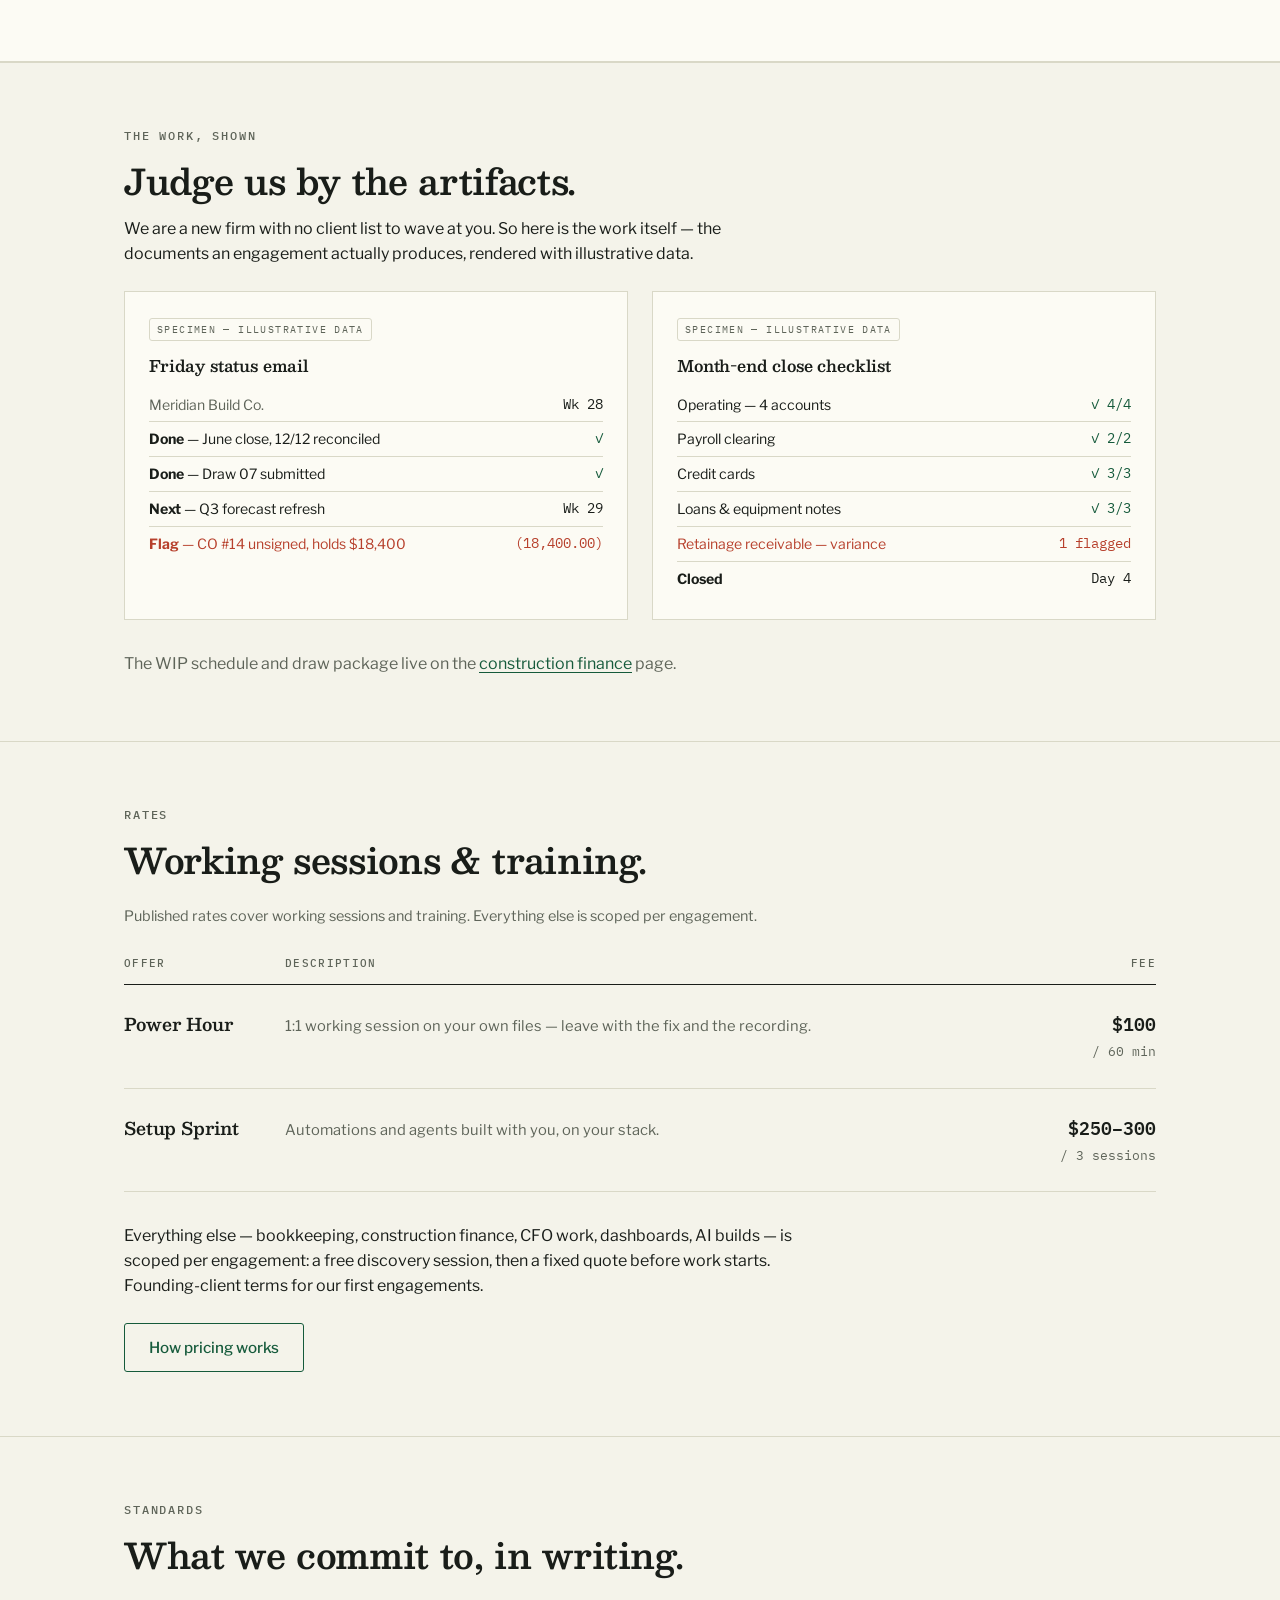
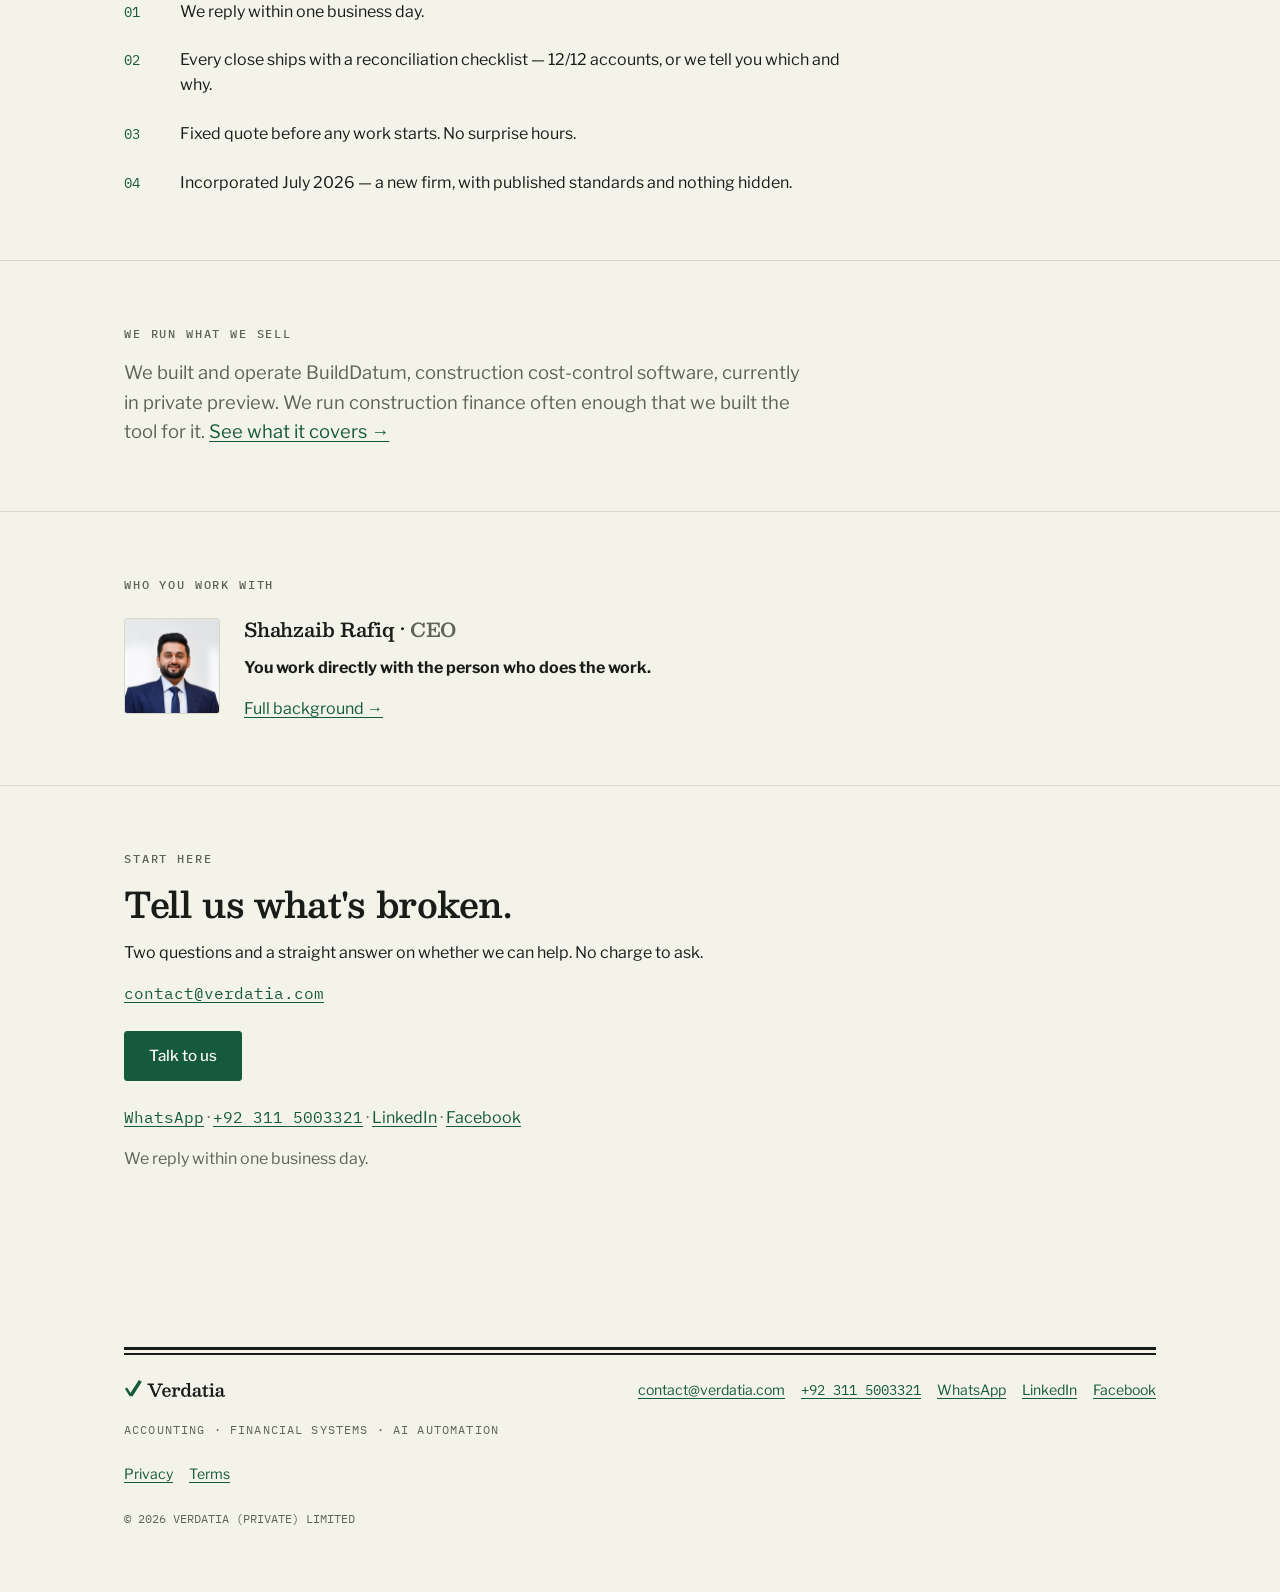
==== commit 1fa2ec3a: "Publish contact@verdatia.com as the firm's address All public contact points move from shahzaib@ to " ====
--- a/index.html
+++ b/index.html
@@ -31,7 +31,7 @@
   "legalName": "VERDATIA (PRIVATE) LIMITED",
   "url": "https://verdatia.com/",
   "logo": "https://verdatia.com/assets/logo/verdatia-lockup.svg",
-  "email": "shahzaib@verdatia.com",
+  "email": "contact@verdatia.com",
   "telephone": "+92-311-5003321",
   "foundingDate": "2026-07",
   "founder": { "@type": "Person", "name": "Shahzaib Rafiq" },
@@ -286,7 +286,7 @@
       <p class="kicker">Start here</p>
       <h2>Tell us what's broken.</h2>
       <p class="mt-4">Two questions and a straight answer on whether we can help. No charge to ask.</p>
-      <p class="mt-4"><a class="num" href="mailto:shahzaib@verdatia.com?subject=Working%20with%20Verdatia">shahzaib@verdatia.com</a></p>
+      <p class="mt-4"><a class="num" href="mailto:contact@verdatia.com?subject=Working%20with%20Verdatia">contact@verdatia.com</a></p>
       <div class="btn-row">
         <a class="btn btn-primary" href="/contact/">Talk to us</a>
       </div>
@@ -312,7 +312,7 @@
         <p class="footer-line mt-4">Accounting &middot; Financial Systems &middot; AI Automation</p>
       </div>
       <ul class="footer-links">
-        <li><a href="mailto:shahzaib@verdatia.com">shahzaib@verdatia.com</a></li>
+        <li><a href="mailto:contact@verdatia.com">contact@verdatia.com</a></li>
         <li><a class="num" href="tel:+923115003321">+92 311 5003321</a></li>
         <li><a href="https://wa.me/923115003321">WhatsApp</a></li>
         <li><a href="https://www.linkedin.com/company/verdatia/">LinkedIn</a></li>
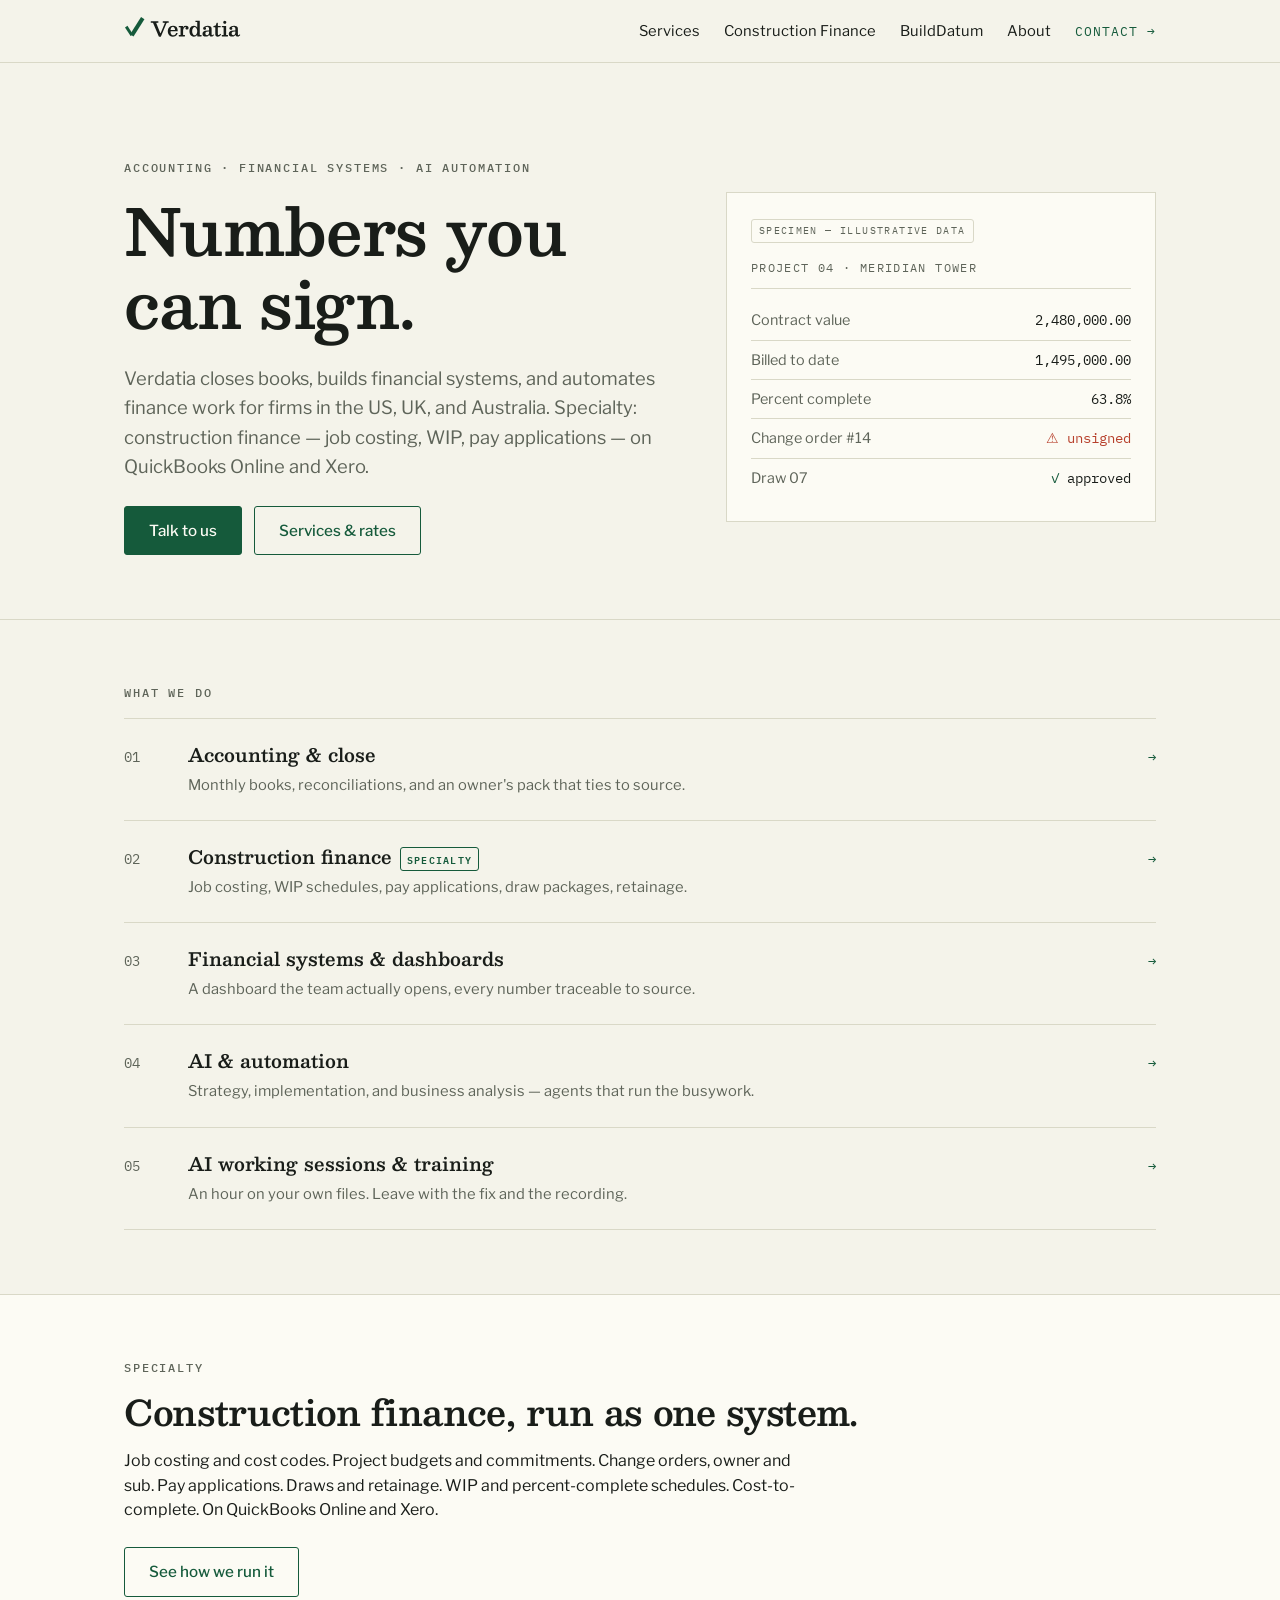
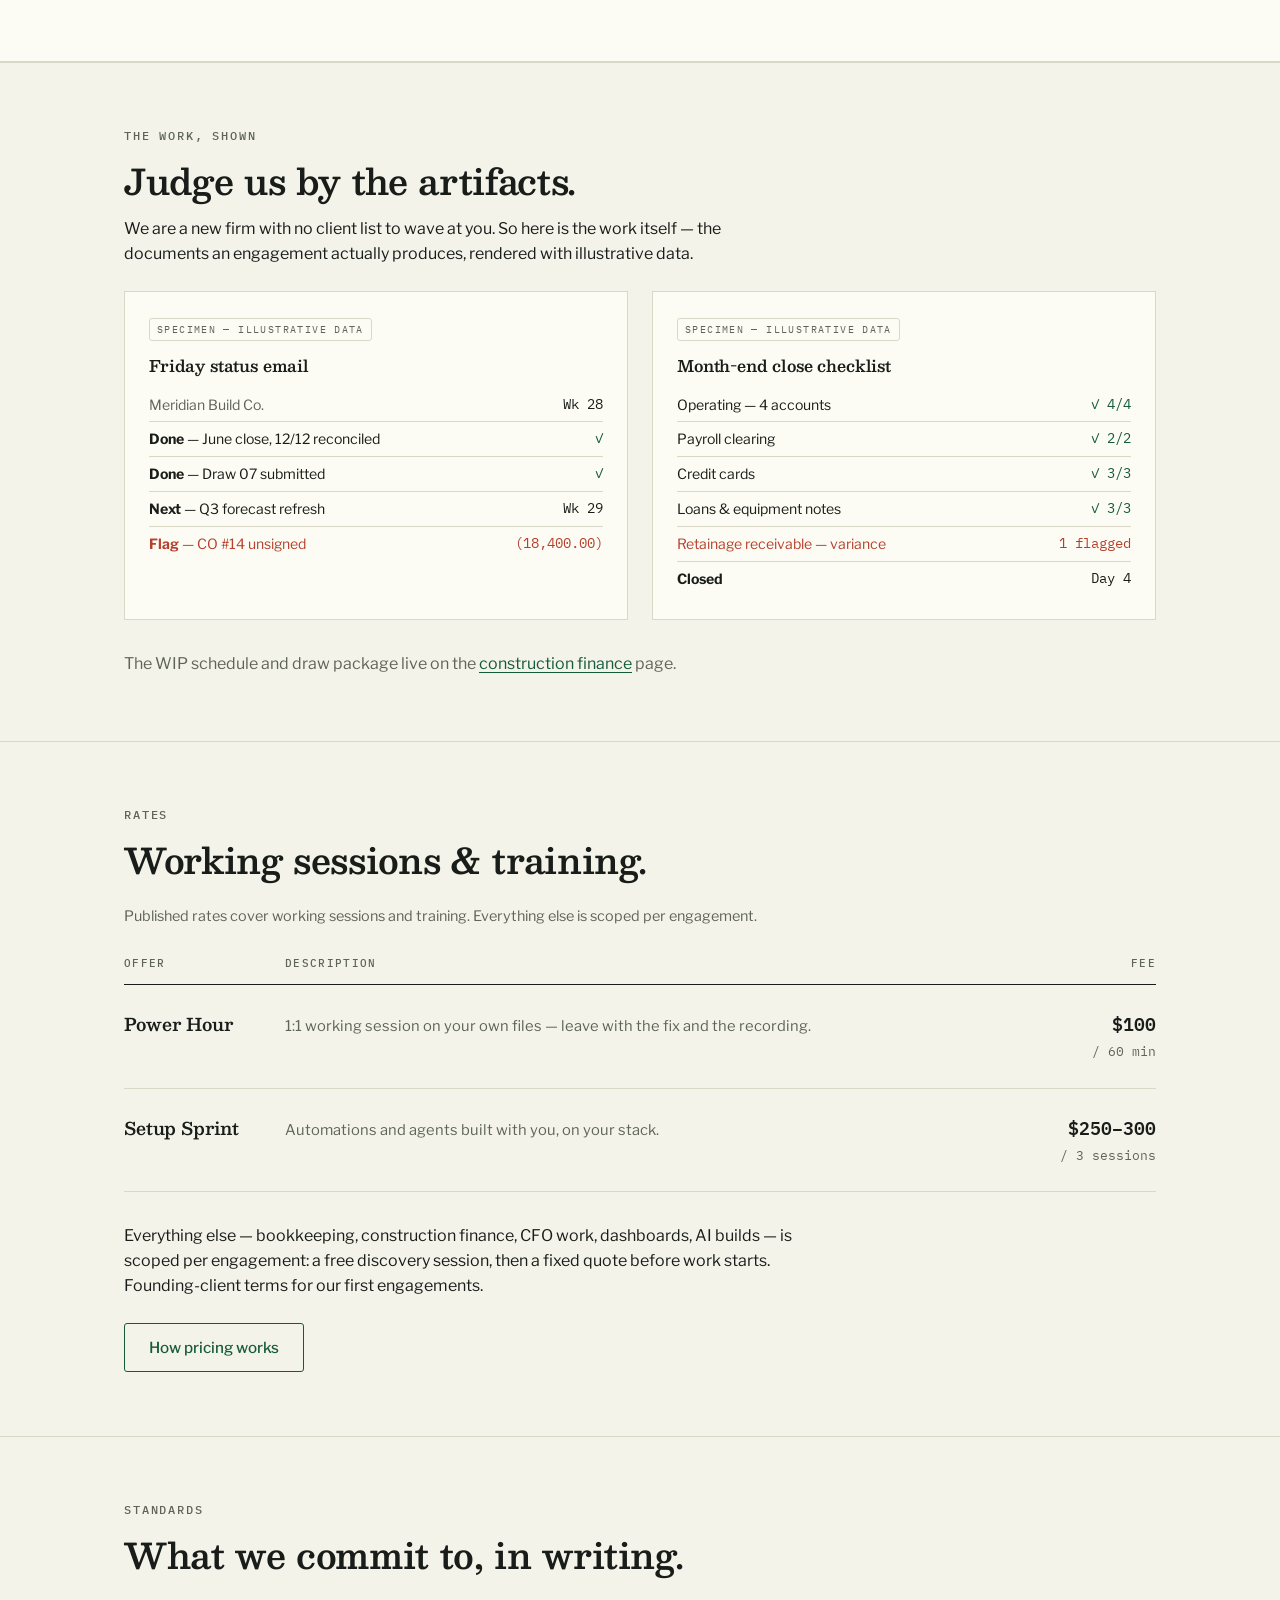
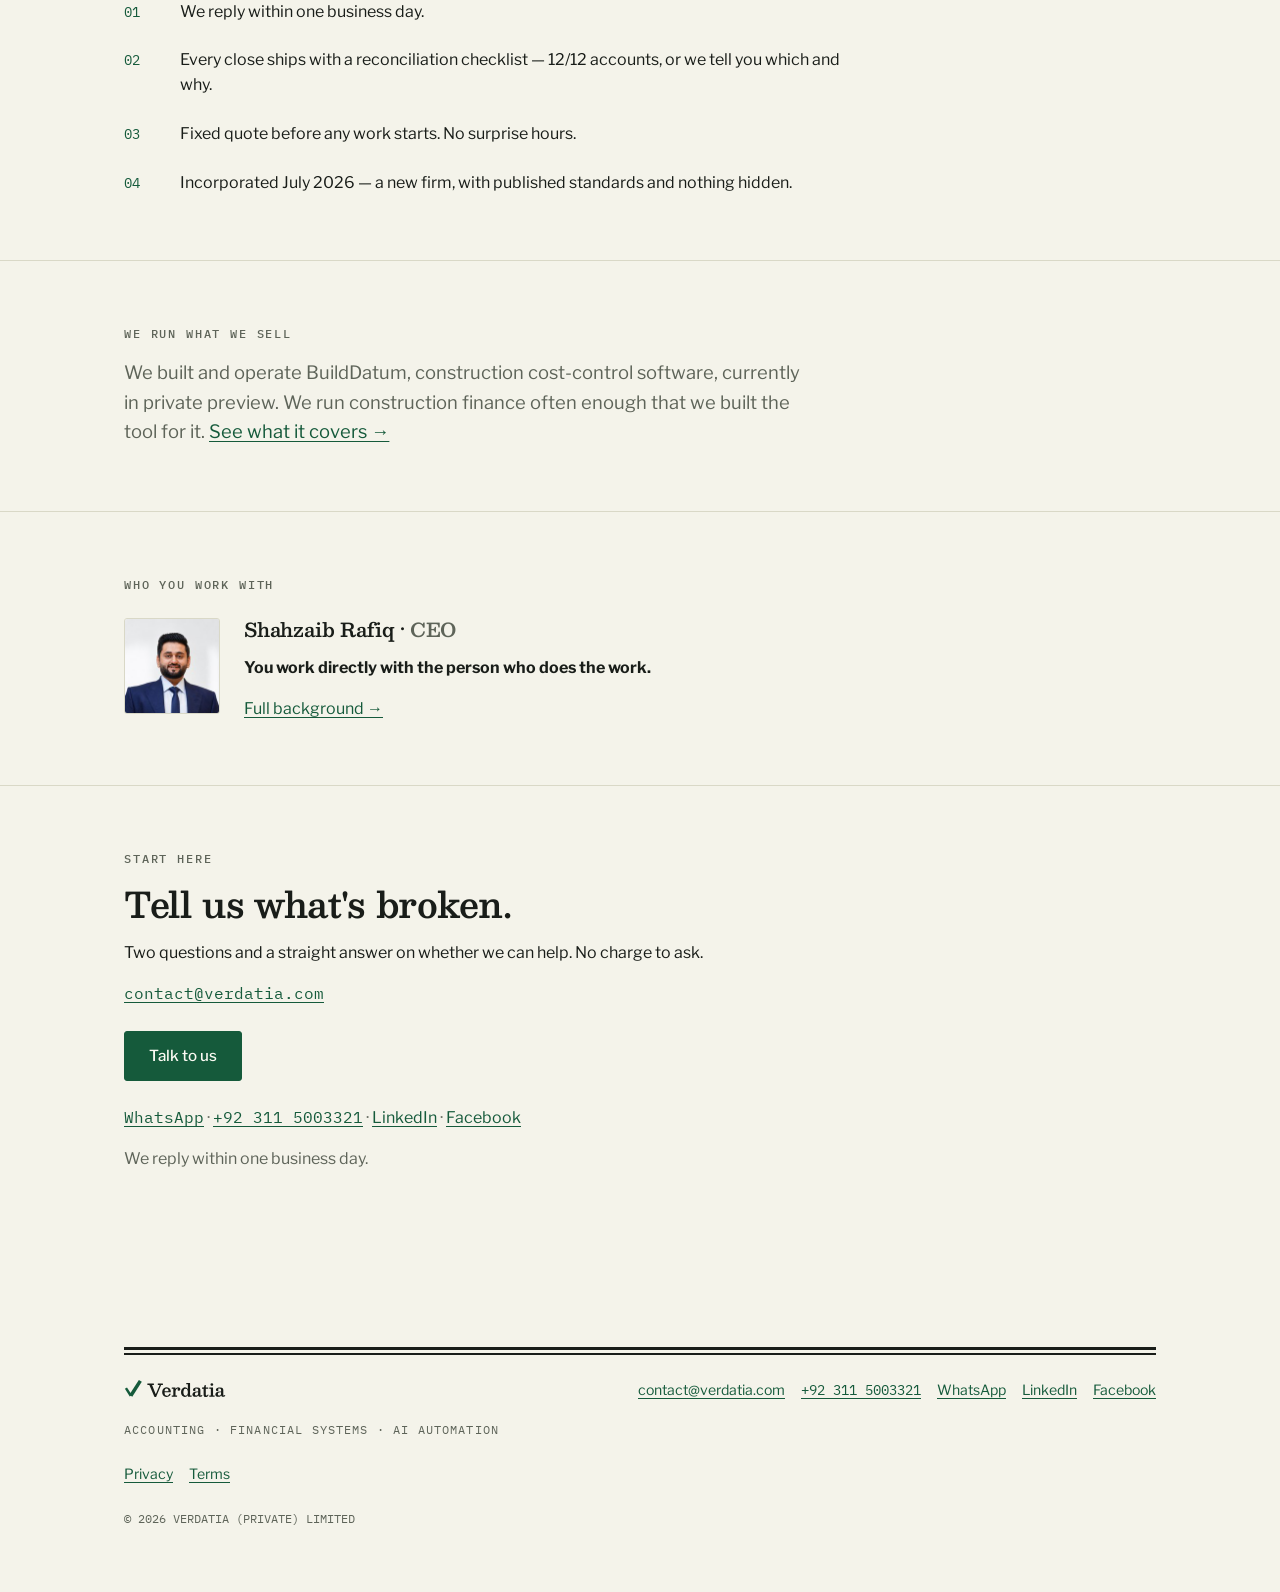
==== commit 54ef1086: "Mobile + dark polish: re-tune the night palette, fix phone-size seams - Dark tokens re-tuned: bg #13" ====
--- a/index.html
+++ b/index.html
@@ -3,6 +3,8 @@
 <head>
 <meta charset="utf-8">
 <meta name="viewport" content="width=device-width, initial-scale=1">
+<meta name="theme-color" content="#F4F3EA" media="(prefers-color-scheme: light)">
+<meta name="theme-color" content="#131814" media="(prefers-color-scheme: dark)">
 <title>Verdatia — accounting, financial systems &amp; AI automation for construction</title>
 <meta name="description" content="Verdatia closes books, builds financial systems, and automates finance work for firms in the US, UK, and Australia. Specialty: construction finance — job costing, WIP, pay applications — on QuickBooks Online and Xero.">
 <link rel="canonical" href="https://verdatia.com/">
@@ -54,7 +56,7 @@
         <img class="logo-dark" src="/assets/logo/verdatia-lockup-dark.svg" alt="Verdatia">
       </a>
       <input class="nav-toggle" type="checkbox" id="navtoggle">
-      <label class="nav-toggle-label" for="navtoggle">MENU</label>
+      <label class="nav-toggle-label" for="navtoggle"><span class="open">MENU</span><span class="close">CLOSE</span></label>
       <ul class="nav-links">
         <li><a href="/services/">Services</a></li>
         <li><a href="/construction-finance/">Construction Finance</a></li>
@@ -73,7 +75,7 @@
     <div class="wrap">
       <div class="hero-grid">
         <div>
-          <p class="kicker">Accounting &middot; Financial Systems &middot; AI Automation</p>
+          <p class="kicker"><span class="nb">Accounting</span> &middot; <span class="nb">Financial Systems</span> &middot; <span class="nb">AI Automation</span></p>
           <h1>Numbers you can sign.</h1>
           <p class="lede">Verdatia closes books, builds financial systems, and automates finance work for firms in the US, UK, and Australia. Specialty: construction finance — job costing, WIP, pay applications — on QuickBooks Online and Xero.</p>
           <div class="btn-row">
@@ -187,7 +189,7 @@
           <div class="line"><span><strong>Done</strong> — June close, 12/12 reconciled</span><span class="v tick">&#10003;</span></div>
           <div class="line"><span><strong>Done</strong> — Draw 07 submitted</span><span class="v tick">&#10003;</span></div>
           <div class="line"><span><strong>Next</strong> — Q3 forecast refresh</span><span class="v">Wk 29</span></div>
-          <div class="line"><span class="flag"><strong>Flag</strong> — CO #14 unsigned, holds $18,400</span><span class="v neg">(18,400.00)</span></div>
+          <div class="line"><span class="flag"><strong>Flag</strong> — CO #14 unsigned</span><span class="v neg">(18,400.00)</span></div>
         </article>
 
         <article class="specimen">
@@ -309,7 +311,7 @@
       <div>
         <img class="logo-light" src="/assets/logo/verdatia-lockup.svg" alt="Verdatia">
         <img class="logo-dark" src="/assets/logo/verdatia-lockup-dark.svg" alt="Verdatia">
-        <p class="footer-line mt-4">Accounting &middot; Financial Systems &middot; AI Automation</p>
+        <p class="footer-line mt-4"><span class="nb">Accounting</span> &middot; <span class="nb">Financial Systems</span> &middot; <span class="nb">AI Automation</span></p>
       </div>
       <ul class="footer-links">
         <li><a href="mailto:contact@verdatia.com">contact@verdatia.com</a></li>
--- a/assets/css/site.css
+++ b/assets/css/site.css
@@ -7,10 +7,12 @@
 
 /* ---- Tokens: light ("ledger in daylight") ---- */
 :root {
+  color-scheme: light dark;
   --bg: #F4F3EA;
   --surface: #FCFBF4;
   --ink: #191D19;
   --muted: #5E6459;
+  --lede-ink: #5E6459;
   --rule: #D9D8C7;
   --accent: #155A3B;
   --accent-ink: #FCFBF4;
@@ -28,14 +30,21 @@
   --s5: 24px; --s6: 32px; --s7: 48px; --s8: 64px; --s9: 96px;
 }
 
-/* ---- Tokens: dark ("desk at night") — negative of the ledger ---- */
+/* ---- Tokens: dark ("desk at night") — negative of the ledger ----
+   Re-tuned 17 Jul: the original values collapsed into one black slab on
+   phones — surface vs bg was ~1.1:1 and the hairlines vanished, so the
+   ledger structure (tiles, bands, rules) that carries the brand in light
+   mode disappeared. Same green-cast family, more separation between the
+   layers. All text pairs re-verified AA (ink 15.2:1 · muted 7.3:1 ·
+   accent 7.4:1 · flag 5.4:1 on bg). */
 @media (prefers-color-scheme: dark) {
   :root {
-    --bg: #111512;
-    --surface: #181D19;
+    --bg: #131814;
+    --surface: #1D241E;
     --ink: #ECEDE2;
-    --muted: #98A093;
-    --rule: #2A312B;
+    --muted: #9FA79A;
+    --lede-ink: #C6CCBF;
+    --rule: #333C34;
     --accent: #55B98B;
     --accent-ink: #111512;
     --flag: #DE6B52;
@@ -107,7 +116,10 @@
 p { max-width: var(--prose); }
 p + p { margin-top: var(--s4); }
 
-.lede { font-size: 1.15rem; color: var(--muted); line-height: 1.6; }
+.lede { font-size: 1.15rem; color: var(--lede-ink); line-height: 1.6; }
+
+/* Phrase that must never break mid-way (service-line segments, prices) */
+.nb { white-space: nowrap; }
 
 /* Kicker — mono, letterspaced, the section's folio marker */
 .kicker {
@@ -159,6 +171,11 @@
    Header / nav — CSS-only mobile disclosure, zero JS
    ============================================================ */
 .site-header { border-bottom: 1px solid var(--rule); position: sticky; top: 0; background: var(--bg); z-index: 10; }
+/* Dark: layer the sticky header above the page like the lamp-lit desk
+   surface — light mode's paper-on-paper is the point; bg-on-bg is mud. */
+@media (prefers-color-scheme: dark) {
+  .site-header { background: var(--surface); }
+}
 .nav { display: flex; align-items: center; justify-content: space-between; gap: var(--s5); padding-block: var(--s4); }
 .nav-logo img { height: 30px; width: auto; }
 
@@ -177,6 +194,7 @@
 .nav-cta { font-family: var(--mono) !important; font-size: 0.8rem !important; letter-spacing: 0.08em; color: var(--accent) !important; }
 
 .nav-toggle, .nav-toggle-label { display: none; }
+.nav-toggle-label .close { display: none; }
 
 /* Desktop nav measures 694px with the lockup; collapse only below 760px
    so tablets and narrow panes keep the full nav. */
@@ -193,6 +211,10 @@
     border-top: 1px solid var(--rule); margin-top: var(--s4);
   }
   .nav-toggle:checked ~ .nav-links { display: flex; }
+  /* The button must say what it does — "MENU" on a menu that's already
+     open reads as broken. Checkbox state swaps the label text, no JS. */
+  .nav-toggle:checked ~ .nav-toggle-label .open { display: none; }
+  .nav-toggle:checked ~ .nav-toggle-label .close { display: inline; }
 }
 
 /* ============================================================
@@ -388,6 +410,14 @@
 }
 .skip:focus { left: var(--s4); top: var(--s4); }
 .muted { color: var(--muted); }
+
+/* ---- Mobile density: on a phone the desktop paddings stack into dead
+   screens — tighten the lede and the page tail without touching desktop. */
+@media (max-width: 720px) {
+  .lede { font-size: 1.05rem; }
+  .ruleoff { margin-top: var(--s6); }
+  .site-footer { padding-block: var(--s6) var(--s7); }
+}
 .mt-4 { margin-top: var(--s4); } .mt-5 { margin-top: var(--s5); } .mt-6 { margin-top: var(--s6); }
 .logo-dark { display: none; }
 @media (prefers-color-scheme: dark) {
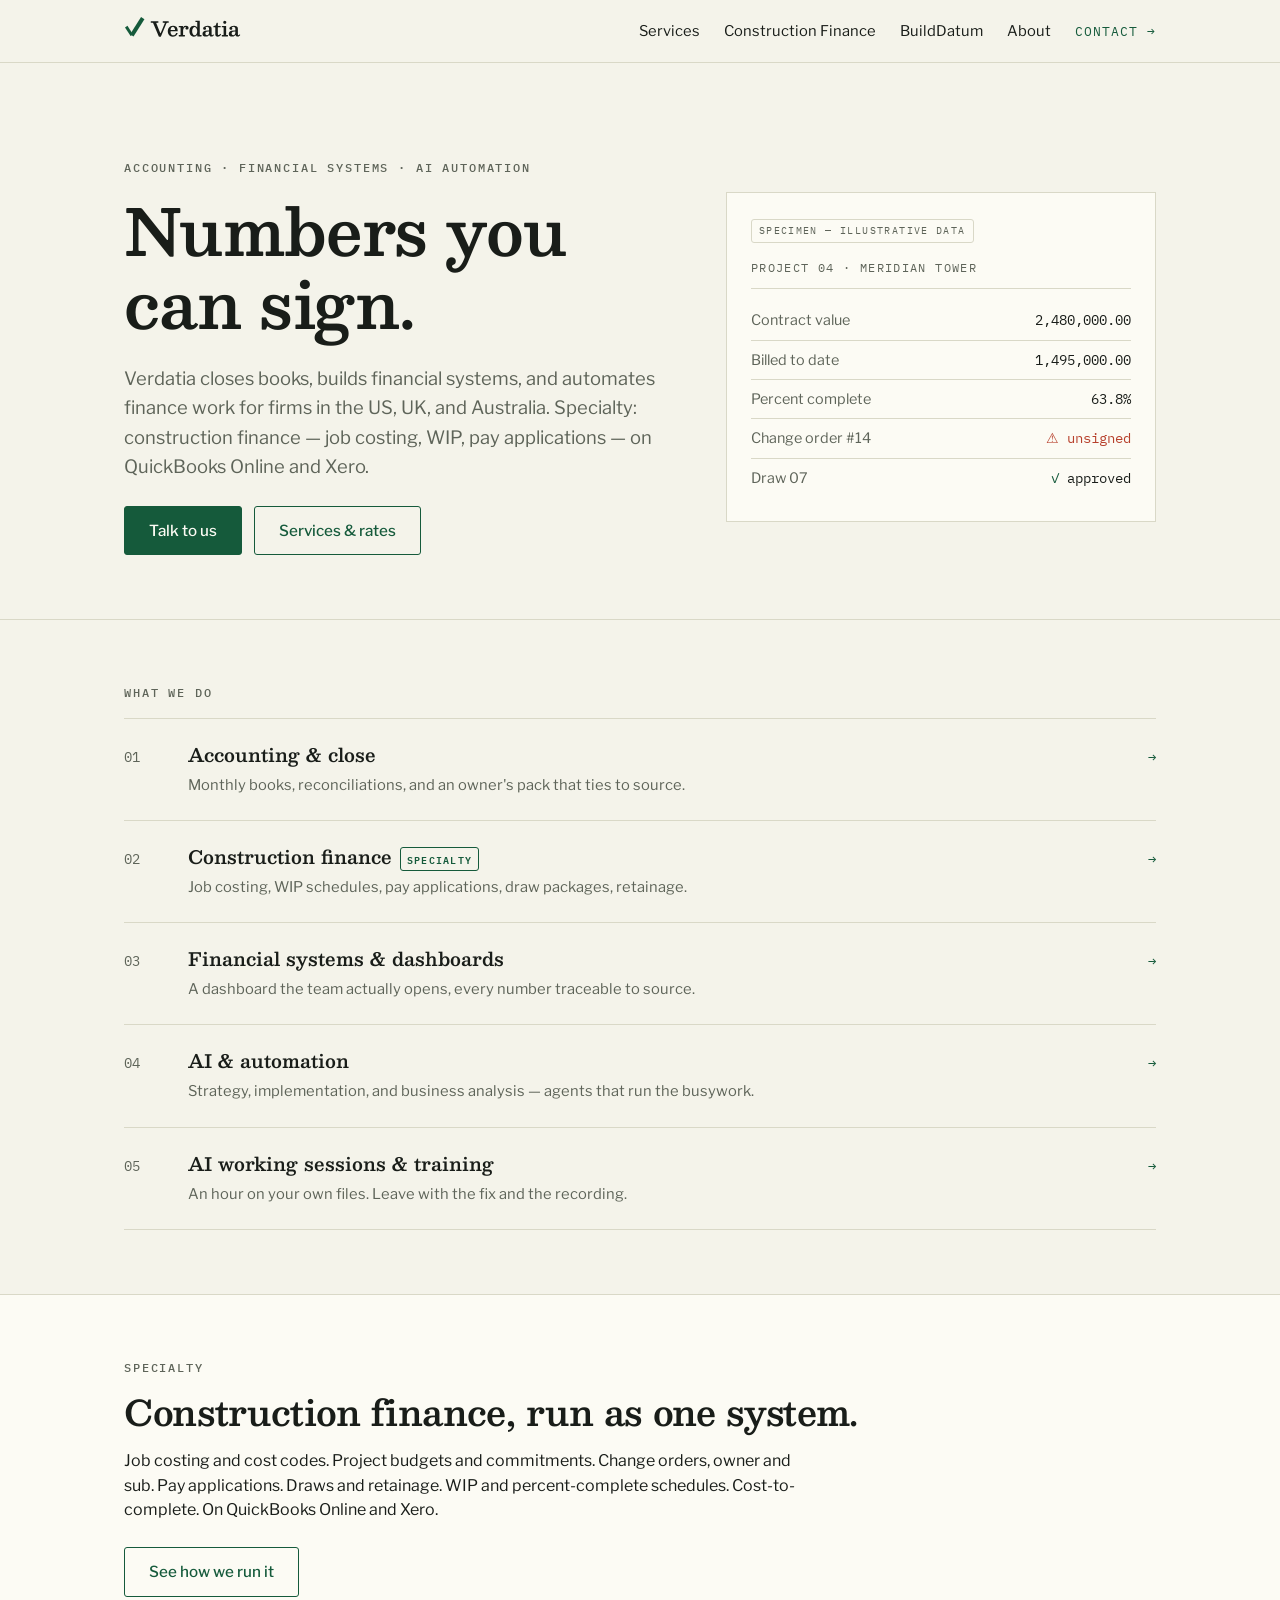
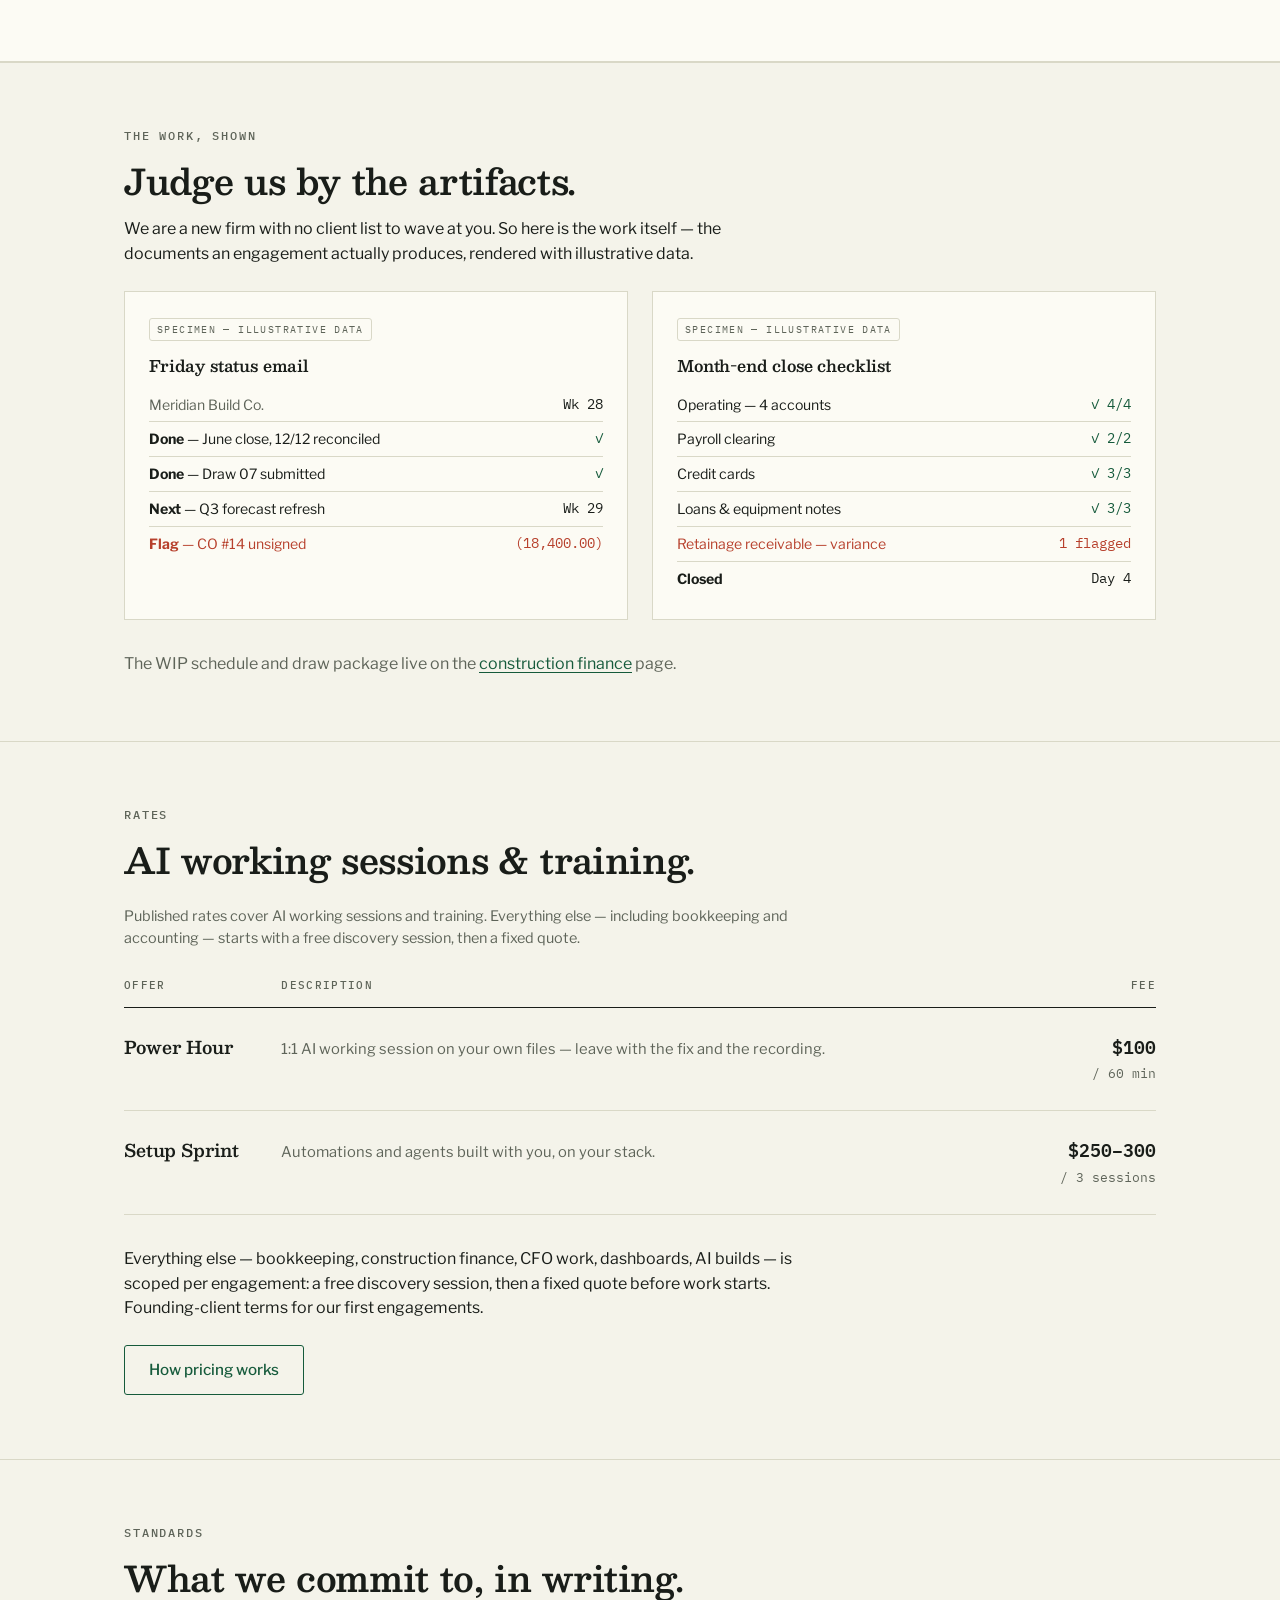
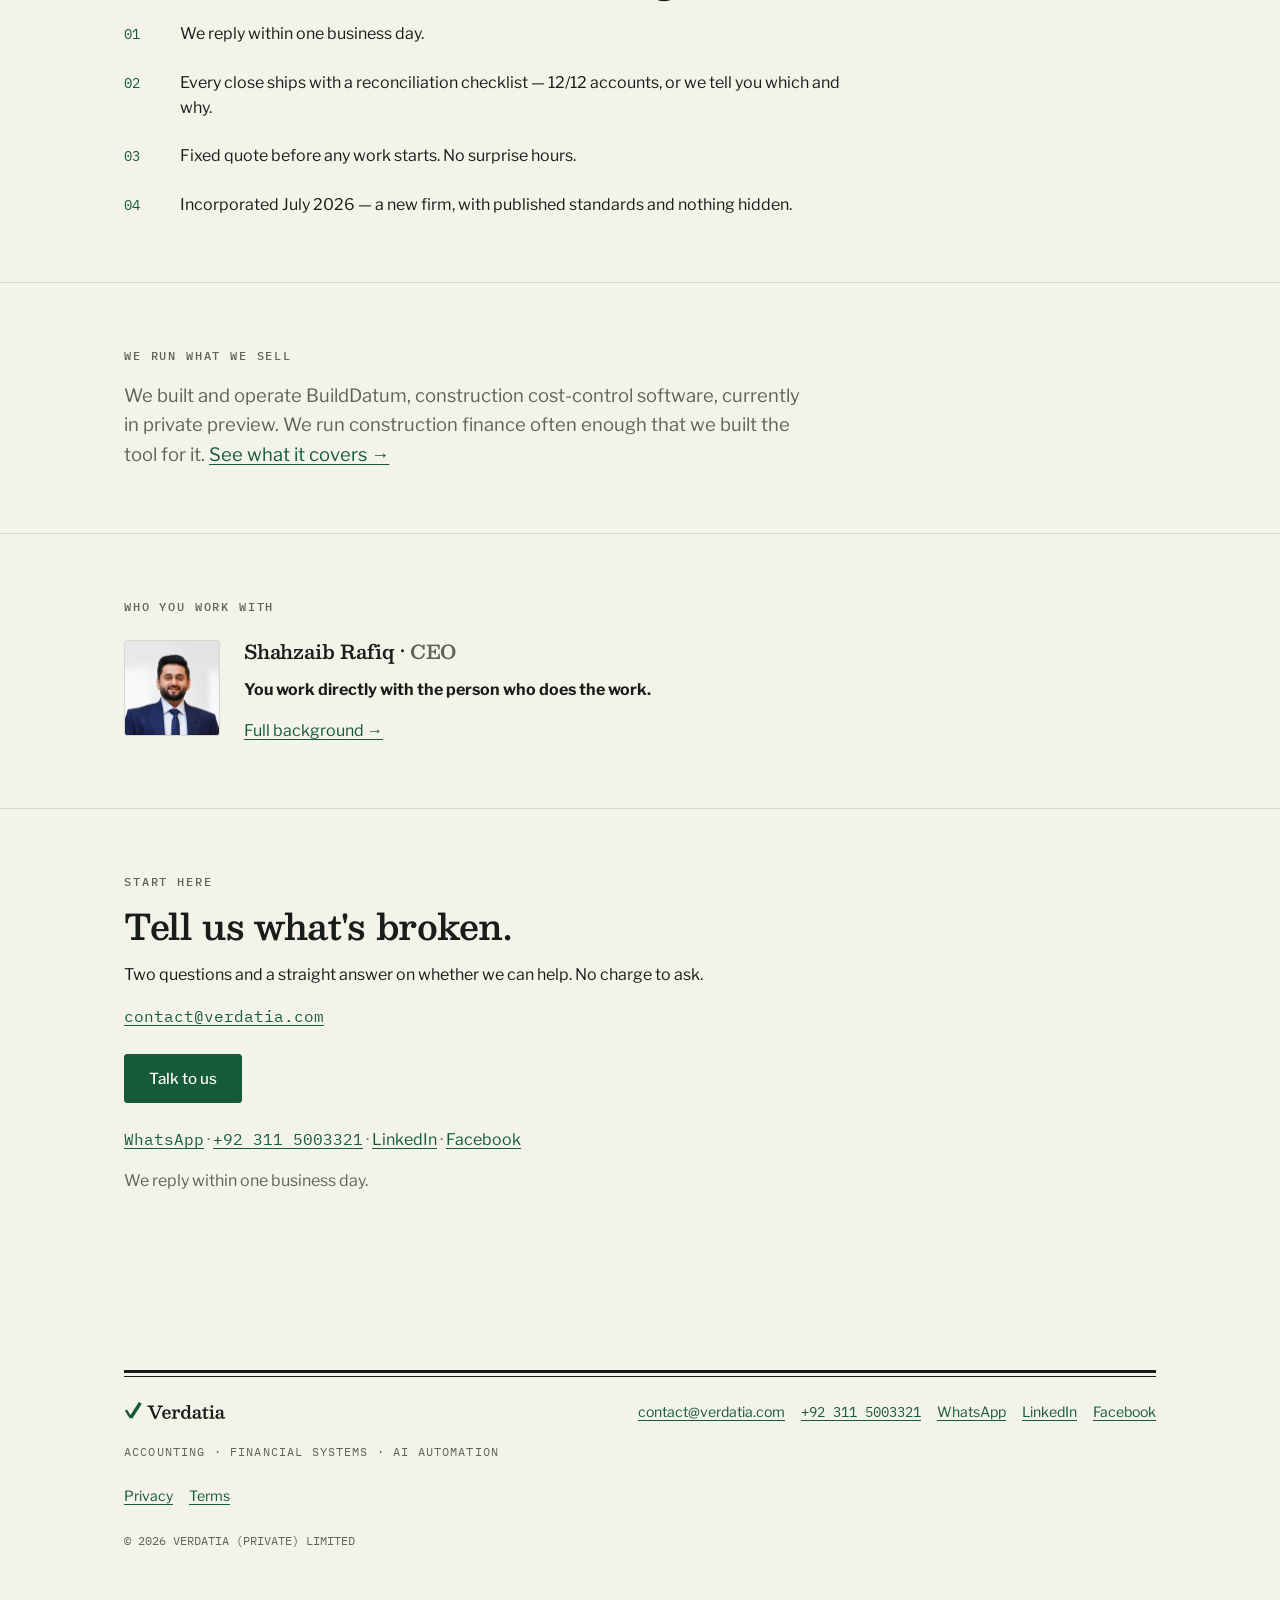
==== commit 53b9bda3: "Disambiguate paid AI sessions from free discovery; add AI stack to firm facts Every occurrence of a " ====
--- a/index.html
+++ b/index.html
@@ -213,10 +213,10 @@
   <section>
     <div class="wrap">
       <p class="kicker">Rates</p>
-      <h2>Working sessions &amp; training.</h2>
+      <h2>AI working sessions &amp; training.</h2>
 
       <table class="fees">
-        <caption>Published rates cover working sessions and training. Everything else is scoped per engagement.</caption>
+        <caption>Published rates cover AI working sessions and training. Everything else — including bookkeeping and accounting — starts with a free discovery session, then a fixed quote.</caption>
         <thead>
           <tr>
             <th scope="col">Offer</th>
@@ -227,7 +227,7 @@
         <tbody>
           <tr>
             <td class="offer">Power Hour</td>
-            <td class="desc">1:1 working session on your own files — leave with the fix and the recording.</td>
+            <td class="desc">1:1 AI working session on your own files — leave with the fix and the recording.</td>
             <td class="r"><span class="price num">$100</span><br><span class="unit">/ 60 min</span></td>
           </tr>
           <tr>
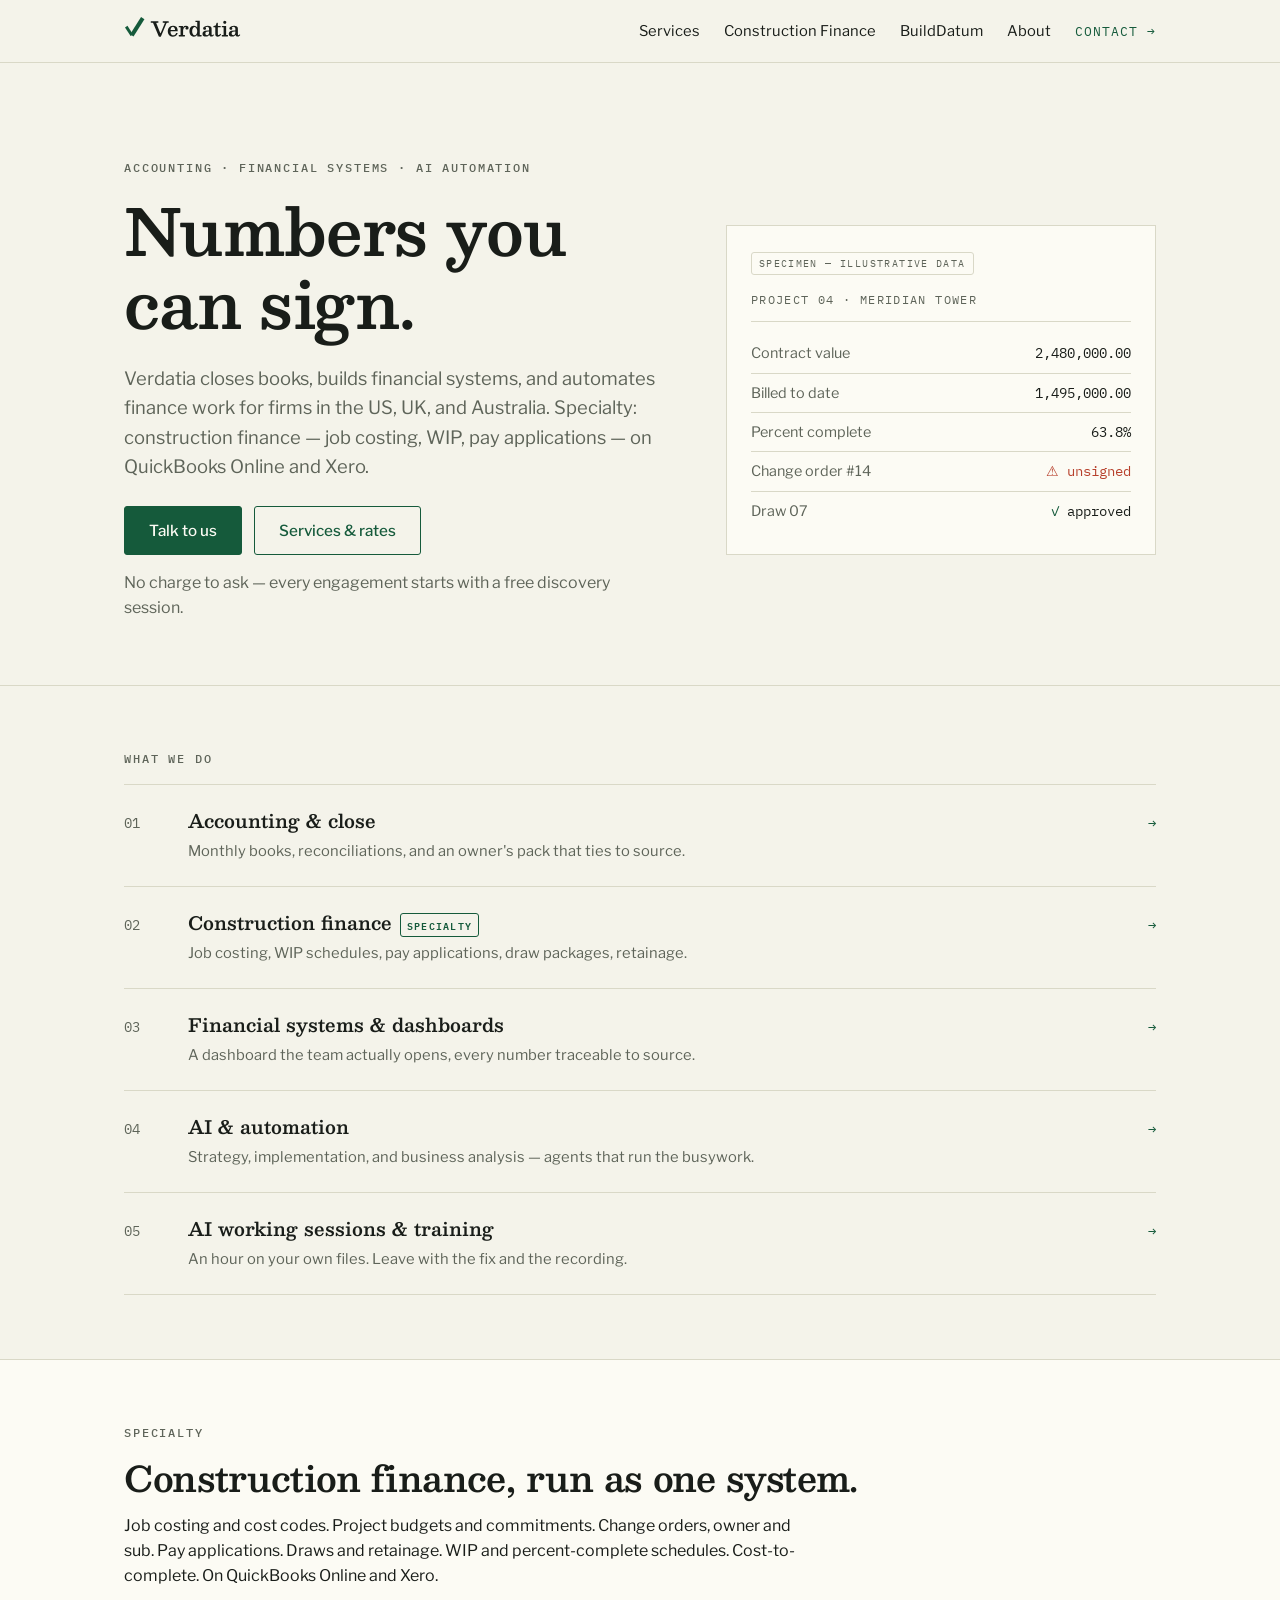
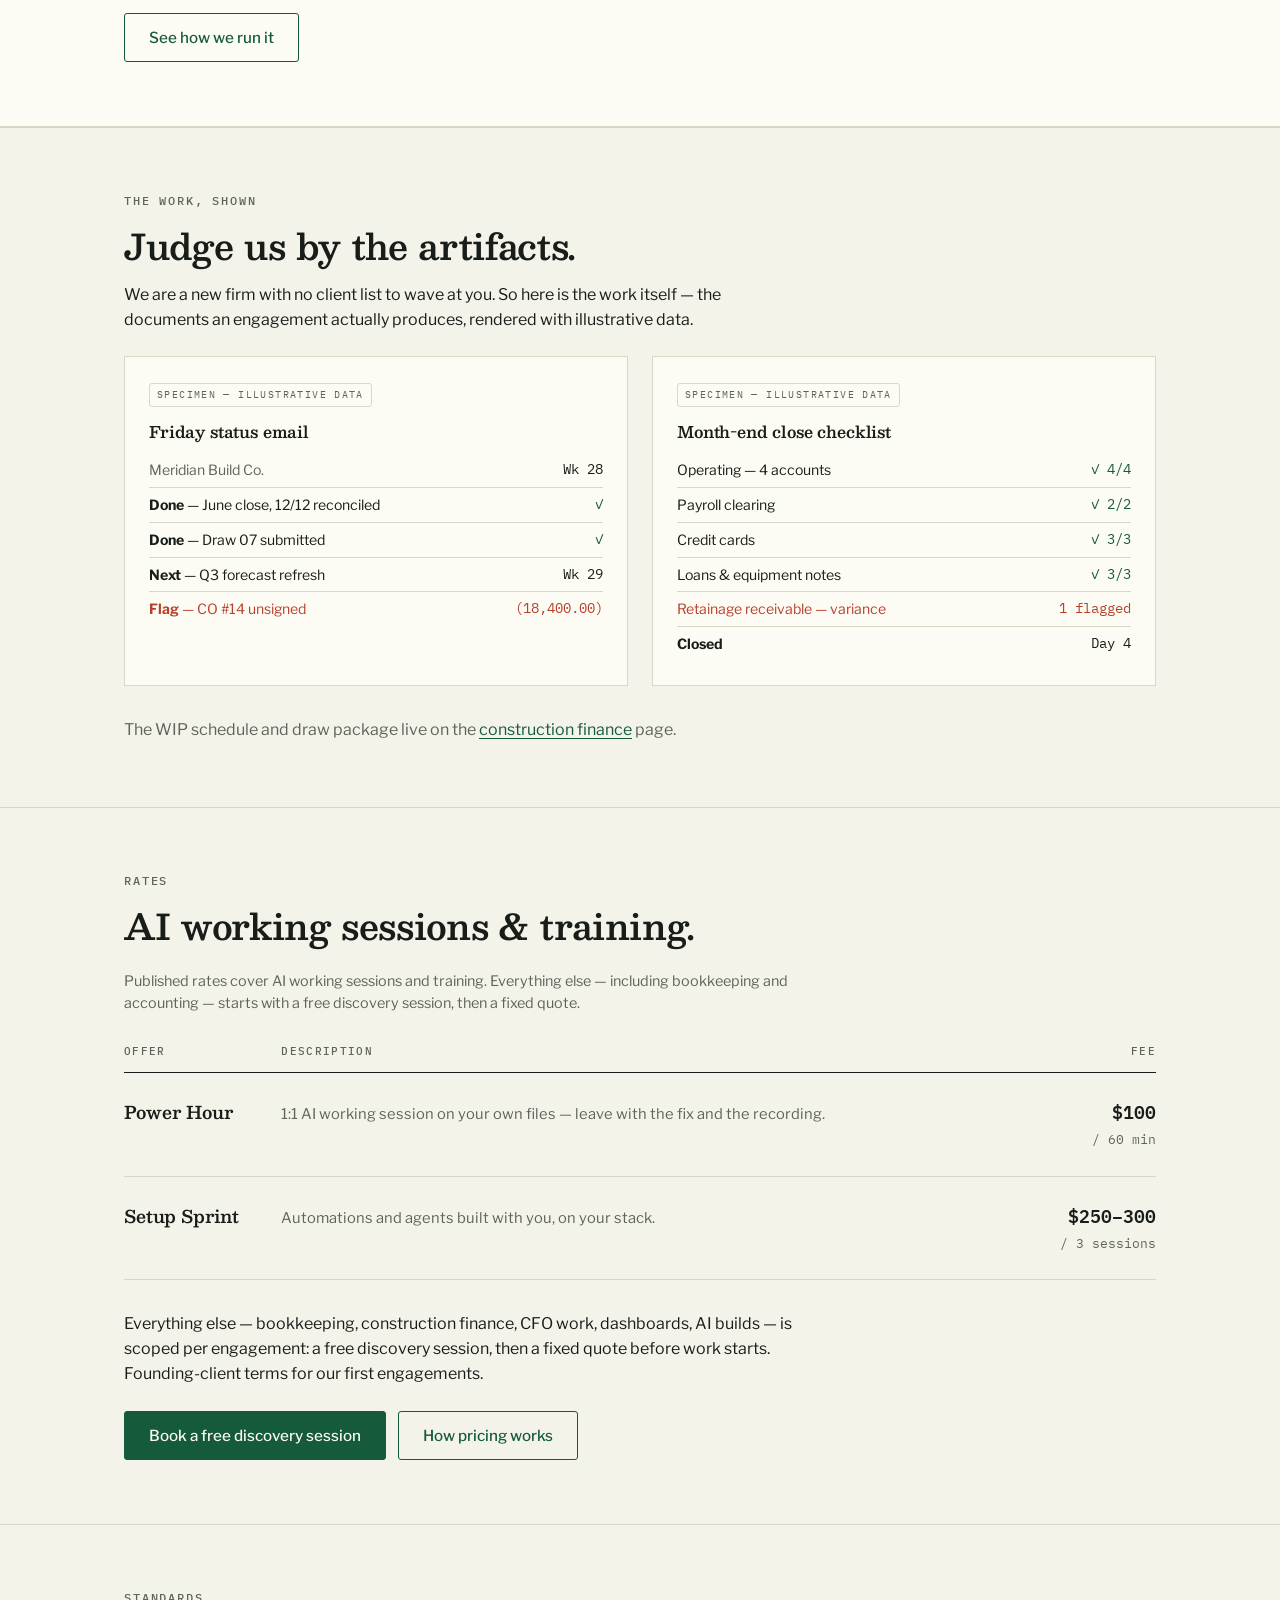
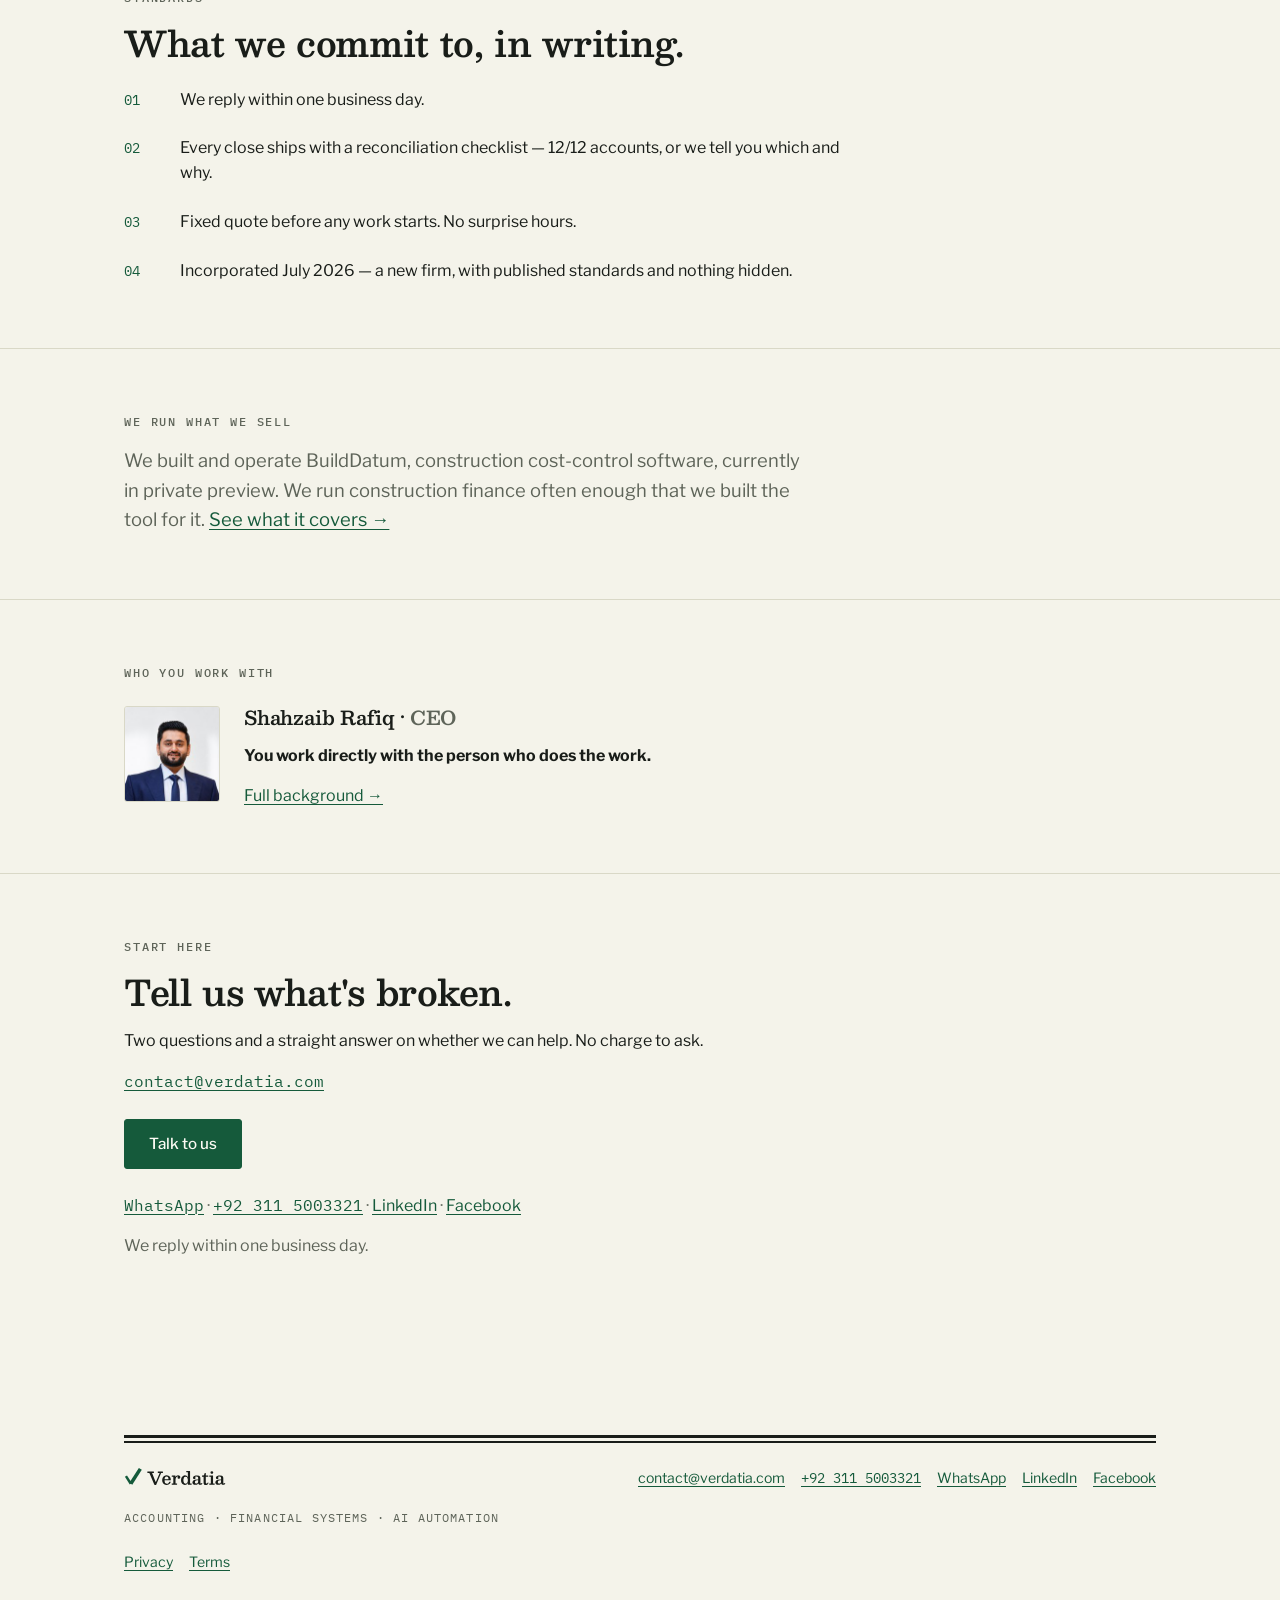
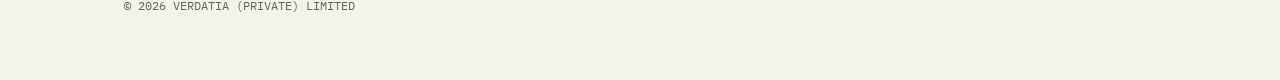
==== commit dc5fd869: "Landing: surface the free discovery entry point, not just the priced table He caught it reviewing on" ====
--- a/index.html
+++ b/index.html
@@ -3,8 +3,7 @@
 <head>
 <meta charset="utf-8">
 <meta name="viewport" content="width=device-width, initial-scale=1">
-<meta name="theme-color" content="#F4F3EA" media="(prefers-color-scheme: light)">
-<meta name="theme-color" content="#131814" media="(prefers-color-scheme: dark)">
+<meta name="theme-color" content="#F4F3EA">
 <title>Verdatia — accounting, financial systems &amp; AI automation for construction</title>
 <meta name="description" content="Verdatia closes books, builds financial systems, and automates finance work for firms in the US, UK, and Australia. Specialty: construction finance — job costing, WIP, pay applications — on QuickBooks Online and Xero.">
 <link rel="canonical" href="https://verdatia.com/">
@@ -82,6 +81,7 @@
             <a class="btn btn-primary" href="/contact/">Talk to us</a>
             <a class="btn btn-ghost" href="/services/#rates">Services &amp; rates</a>
           </div>
+          <p class="mt-4 muted">No charge to ask — every engagement starts with a free discovery session.</p>
         </div>
 
         <aside class="tile" aria-label="Specimen project status — illustrative data">
@@ -240,6 +240,7 @@
 
       <p class="mt-6">Everything else — bookkeeping, construction finance, CFO work, dashboards, AI builds — is scoped per engagement: a free discovery session, then a fixed quote before work starts. Founding-client terms for our first engagements.</p>
       <div class="btn-row">
+        <a class="btn btn-primary" href="/contact/">Book a free discovery session</a>
         <a class="btn btn-ghost" href="/services/#rates">How pricing works</a>
       </div>
     </div>
--- a/assets/css/site.css
+++ b/assets/css/site.css
@@ -7,7 +7,7 @@
 
 /* ---- Tokens: light ("ledger in daylight") ---- */
 :root {
-  color-scheme: light dark;
+  color-scheme: light;
   --bg: #F4F3EA;
   --surface: #FCFBF4;
   --ink: #191D19;
@@ -30,27 +30,13 @@
   --s5: 24px; --s6: 32px; --s7: 48px; --s8: 64px; --s9: 96px;
 }
 
-/* ---- Tokens: dark ("desk at night") — negative of the ledger ----
-   Re-tuned 17 Jul: the original values collapsed into one black slab on
-   phones — surface vs bg was ~1.1:1 and the hairlines vanished, so the
-   ledger structure (tiles, bands, rules) that carries the brand in light
-   mode disappeared. Same green-cast family, more separation between the
-   layers. All text pairs re-verified AA (ink 15.2:1 · muted 7.3:1 ·
-   accent 7.4:1 · flag 5.4:1 on bg). */
-@media (prefers-color-scheme: dark) {
-  :root {
-    --bg: #131814;
-    --surface: #1D241E;
-    --ink: #ECEDE2;
-    --muted: #9FA79A;
-    --lede-ink: #C6CCBF;
-    --rule: #333C34;
-    --accent: #55B98B;
-    --accent-ink: #111512;
-    --flag: #DE6B52;
-    --tick: #55B98B;
-  }
-}
+/* ---- Dark mode: removed 19 Jul 2026. Re-tuned once (17 Jul) for AA
+   contrast and shipped, but on a real device it stayed the weaker
+   experience — the whole identity (ruled paper, ink on cream) is a
+   light-mode metaphor that doesn't survive inversion. Site has no
+   toggle, so a dark-OS visitor got the compromised version with no way
+   to opt out; forcing light means everyone sees the actual brand.
+   See DESIGN.md decisions log 2026-07-19 if this is ever revisited. */
 
 /* ---- Reset ---- */
 *, *::before, *::after { margin: 0; padding: 0; box-sizing: border-box; }
@@ -171,11 +157,6 @@
    Header / nav — CSS-only mobile disclosure, zero JS
    ============================================================ */
 .site-header { border-bottom: 1px solid var(--rule); position: sticky; top: 0; background: var(--bg); z-index: 10; }
-/* Dark: layer the sticky header above the page like the lamp-lit desk
-   surface — light mode's paper-on-paper is the point; bg-on-bg is mud. */
-@media (prefers-color-scheme: dark) {
-  .site-header { background: var(--surface); }
-}
 .nav { display: flex; align-items: center; justify-content: space-between; gap: var(--s5); padding-block: var(--s4); }
 .nav-logo img { height: 30px; width: auto; }
 
@@ -420,10 +401,6 @@
 }
 .mt-4 { margin-top: var(--s4); } .mt-5 { margin-top: var(--s5); } .mt-6 { margin-top: var(--s6); }
 .logo-dark { display: none; }
-@media (prefers-color-scheme: dark) {
-  .logo-light { display: none; }
-  .logo-dark { display: block; }
-}
 
 /* ============================================================
    Print — /services/ and /construction-finance/ print as working papers
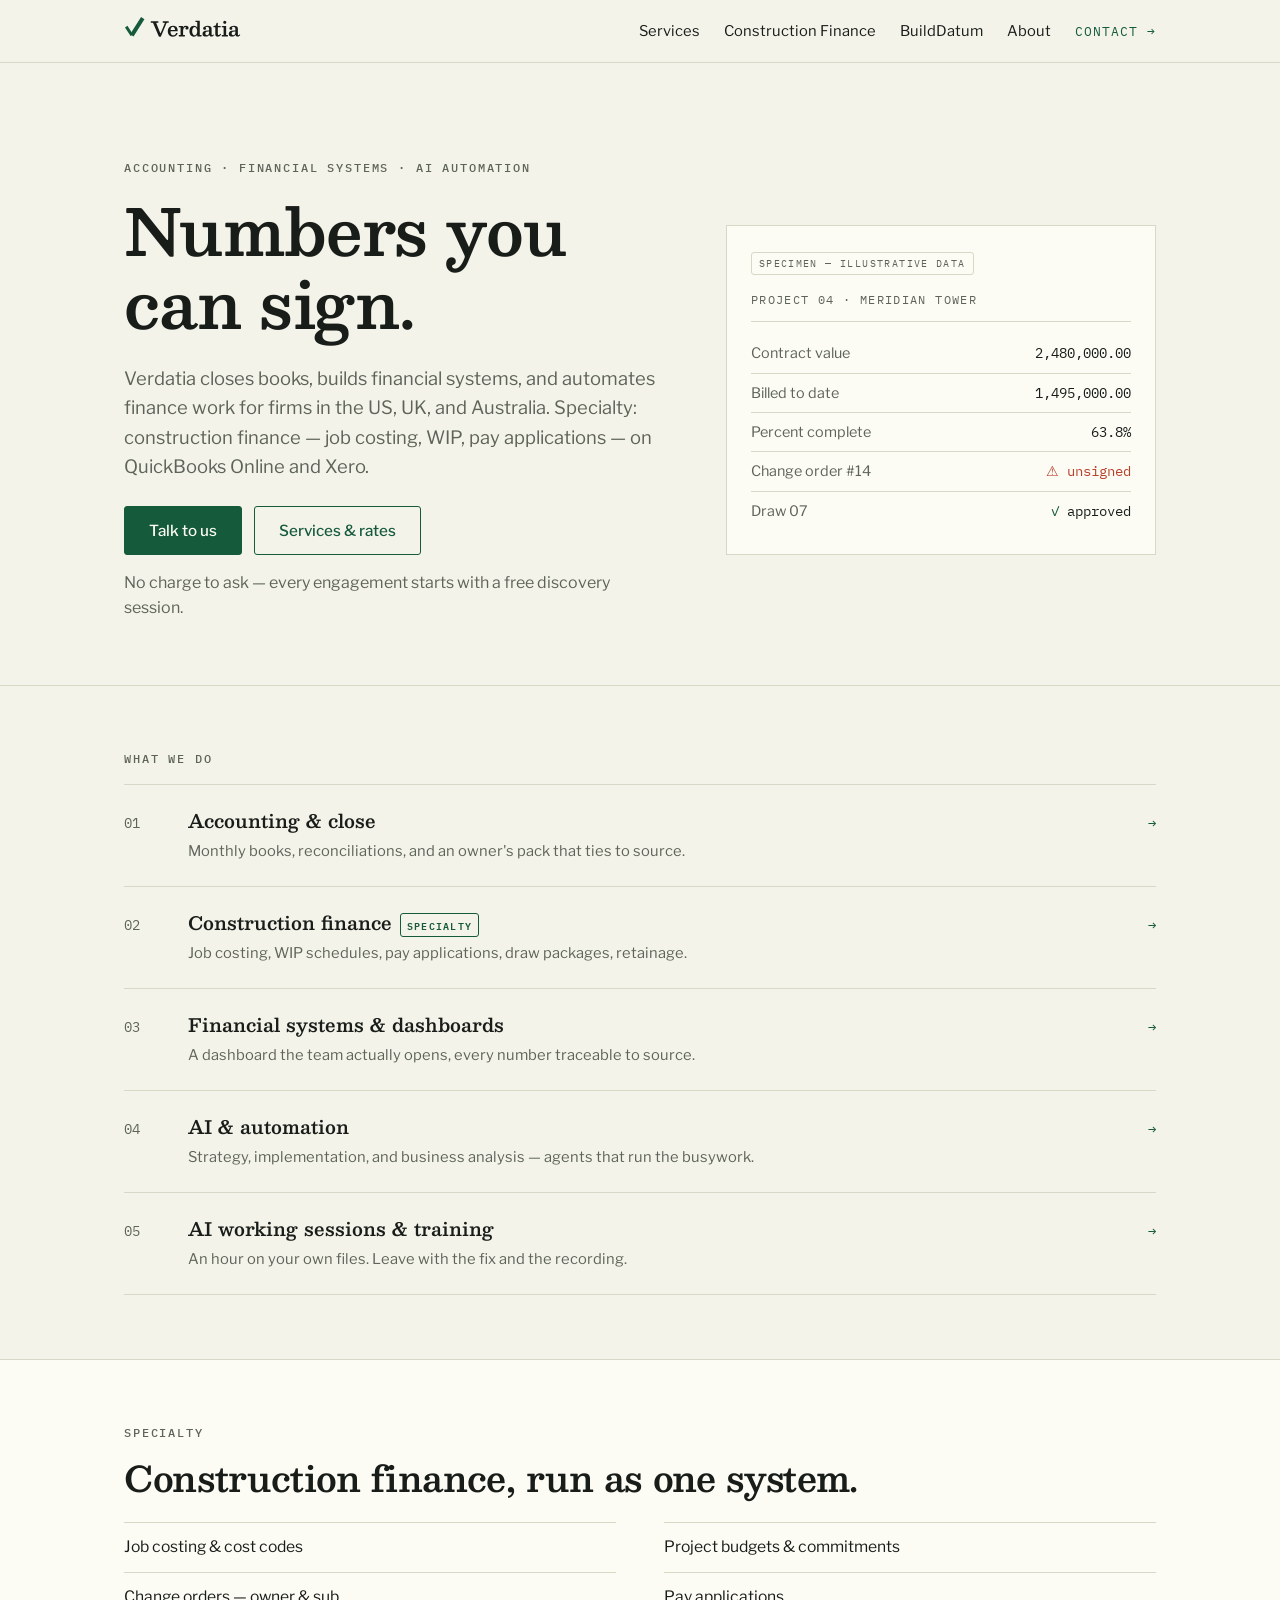
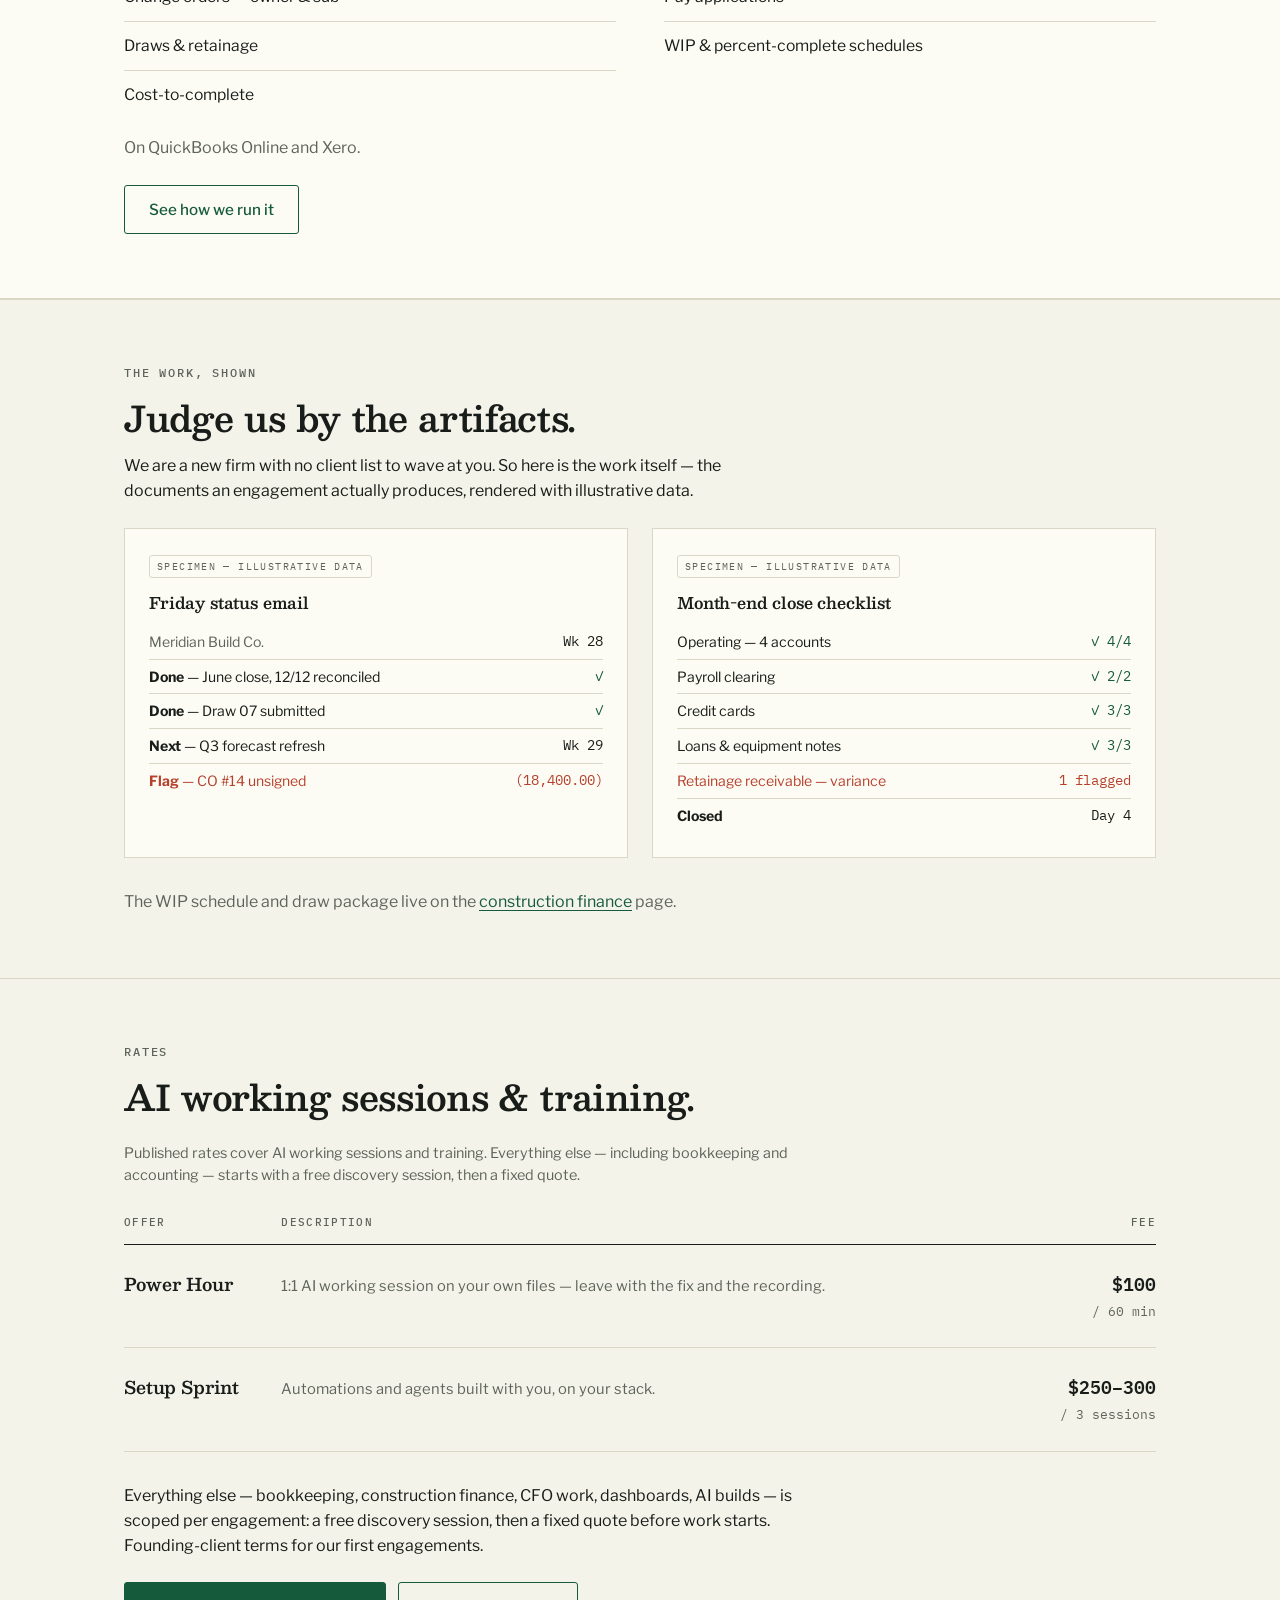
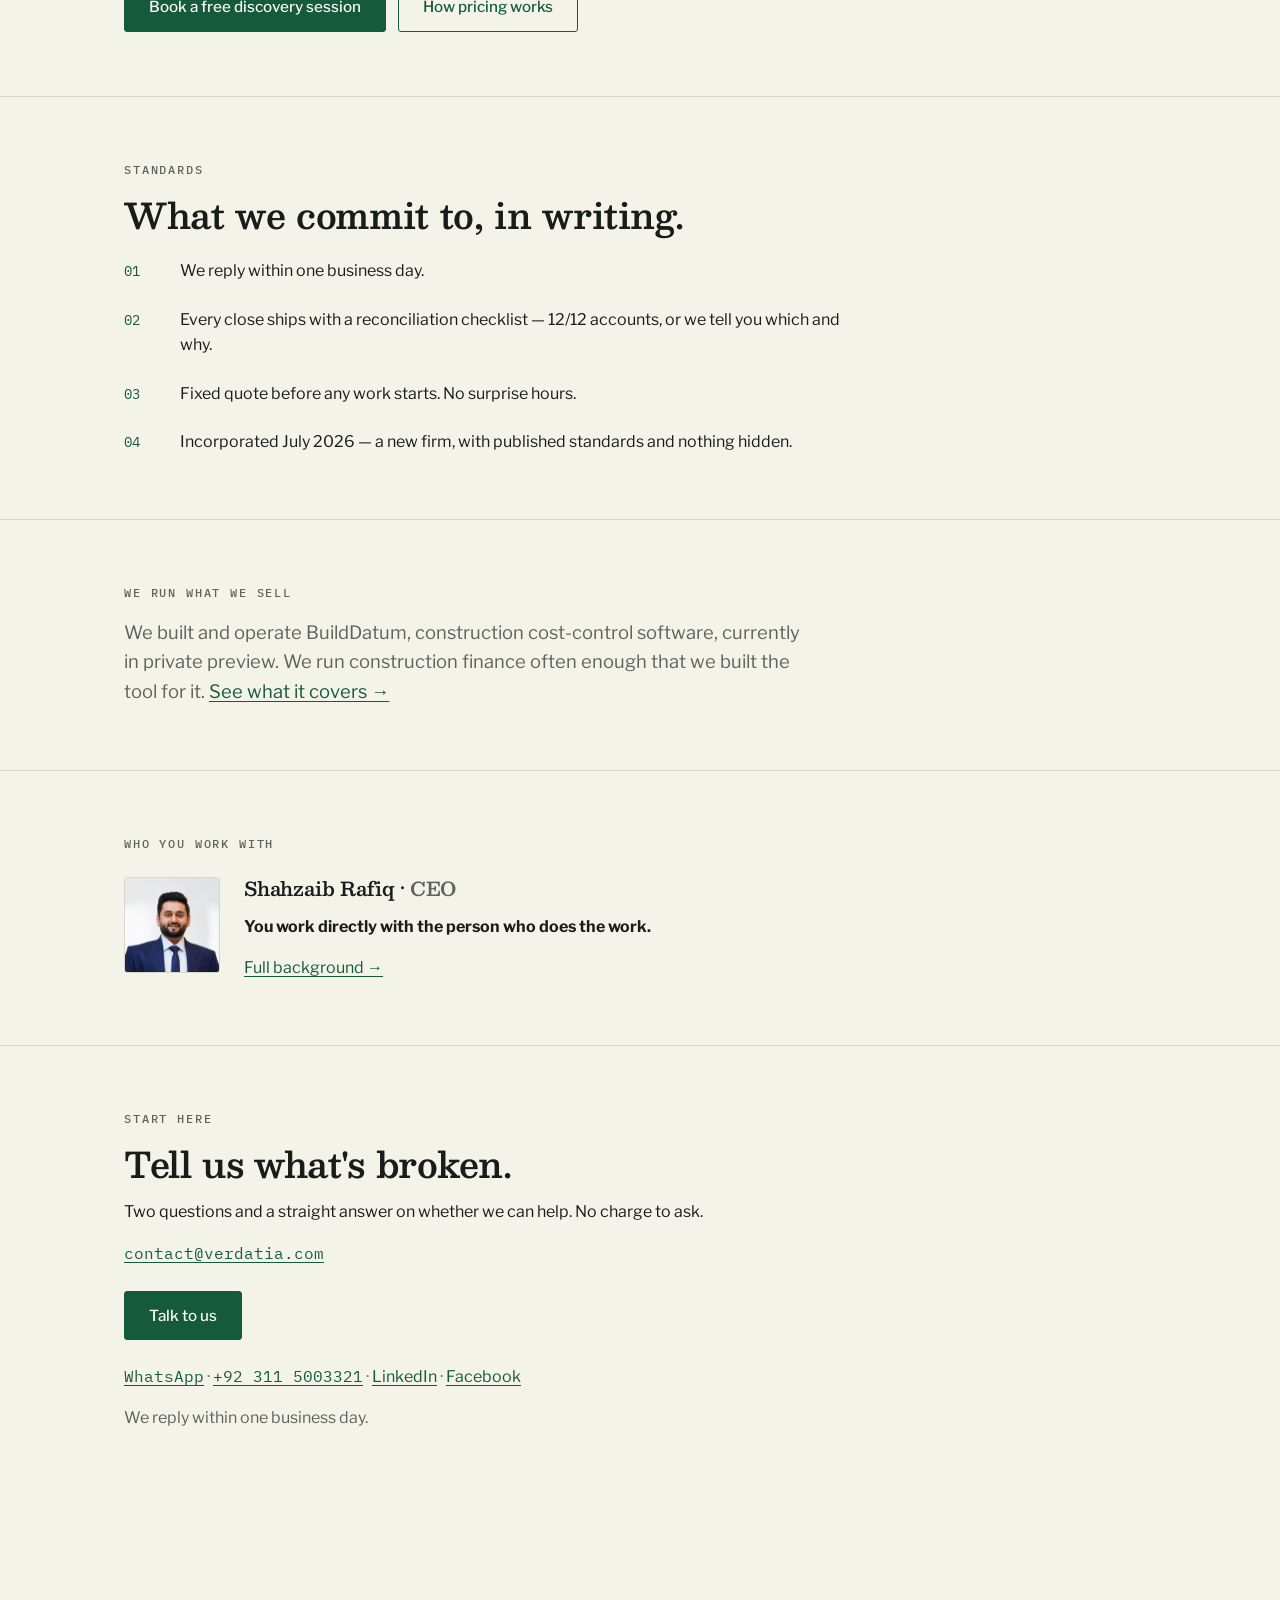
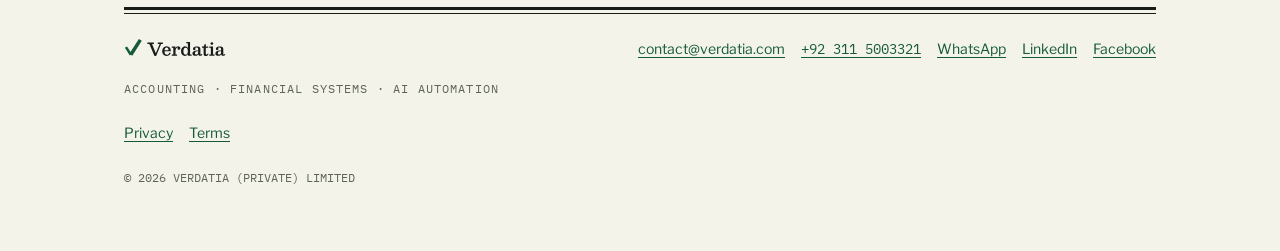
==== commit fcba4eb8: "Reduce text density: spec-list the flagship run-on + add a specimen chart Addressing tester feedback" ====
--- a/index.html
+++ b/index.html
@@ -166,7 +166,16 @@
     <div class="wrap">
       <p class="kicker">Specialty</p>
       <h2>Construction finance, run as one system.</h2>
-      <p class="mt-4">Job costing and cost codes. Project budgets and commitments. Change orders, owner and sub. Pay applications. Draws and retainage. WIP and percent-complete schedules. Cost-to-complete. On QuickBooks Online and Xero.</p>
+      <ul class="speclist">
+        <li>Job costing &amp; cost codes</li>
+        <li>Project budgets &amp; commitments</li>
+        <li>Change orders — owner &amp; sub</li>
+        <li>Pay applications</li>
+        <li>Draws &amp; retainage</li>
+        <li>WIP &amp; percent-complete schedules</li>
+        <li>Cost-to-complete</li>
+      </ul>
+      <p class="mt-4 muted">On QuickBooks Online and Xero.</p>
       <div class="btn-row">
         <a class="btn btn-ghost" href="/construction-finance/">See how we run it</a>
       </div>
--- a/assets/css/site.css
+++ b/assets/css/site.css
@@ -87,7 +87,14 @@
 section[id], .ledger .row[id] { scroll-margin-top: 72px; }
 
 @media (max-width: 720px) {
-  section { padding-block: var(--s7); }
+  /* More air between sections on phones. The mobile padding used to be
+     smaller than desktop (48 vs 64), which crammed the tail of one
+     section, a whole section, and the head of the next onto one screen —
+     so it read as "mixed up." 64px (top of the design system's sanctioned
+     48–64 section range) gives each section its own breath without
+     panelizing the page into a SaaS-style deck (which the document
+     aesthetic deliberately rejects). */
+  section { padding-block: var(--s8); }
 }
 
 /* ============================================================
@@ -324,6 +331,24 @@
 .specimen .line + .line { border-top: 1px solid var(--rule); }
 .specimen .line .v { font-family: var(--mono); font-variant-numeric: tabular-nums; }
 
+/* Specimen chart — a typeset working-paper bar, not a marketing graphic.
+   Single green accent, 1px rules, mono numerals, no gradient or shadow.
+   It reads as something out of a workpaper because it is drawn like one. */
+.chart { margin-top: var(--s3); }
+.barrow + .barrow { margin-top: var(--s5); }
+.barhead { display: flex; justify-content: space-between; align-items: baseline; gap: var(--s4); margin-bottom: 6px; }
+.barhead .v { font-family: var(--mono); font-variant-numeric: tabular-nums; font-weight: 500; }
+.bartrack { height: 12px; background: var(--bg); border: 1px solid var(--rule); border-radius: 2px; overflow: hidden; }
+.barfill { height: 100%; background: var(--accent); }
+.barfoot { margin-top: 6px; font-size: 0.78rem; color: var(--muted); font-family: var(--mono); max-width: none; }
+.barfoot.flag { color: var(--flag); }
+
+/* Compact spec list — scannable, ruled, ledger-like. Replaces run-on
+   prose where a paragraph is really just a list of domain terms. */
+.speclist { list-style: none; margin-top: var(--s5); display: grid; grid-template-columns: 1fr 1fr; column-gap: var(--s7); }
+.speclist li { padding-block: var(--s3); border-top: 1px solid var(--rule); font-size: 0.98rem; }
+@media (max-width: 560px) { .speclist { grid-template-columns: 1fr; } }
+
 /* ============================================================
    Founder card
    ============================================================ */
